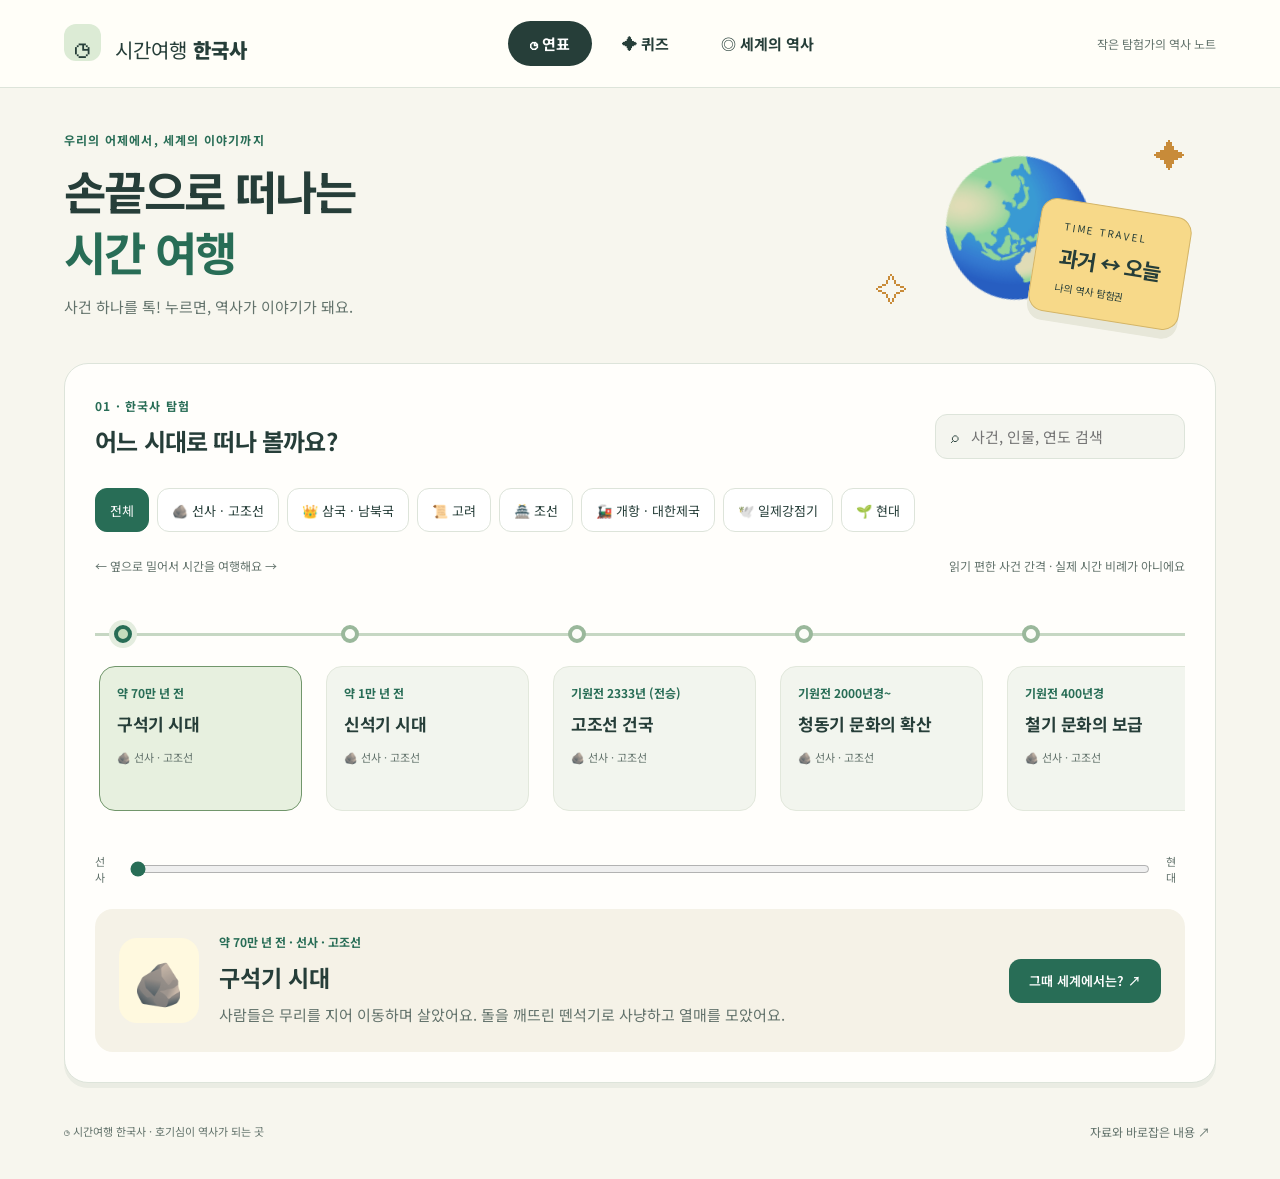
==== index.html @ f0d22068 "Add files via upload" ====
<!doctype html><html lang="ko"><head><meta charset="utf-8"><meta name="viewport" content="width=device-width,initial-scale=1"><meta name="description" content="선사 시대부터 현대까지, 손끝으로 떠나는 한국사와 세계사 여행"><title>시간여행 한국사</title><link rel="stylesheet" href="style.css"></head><body>
<header><a class="brand" href="./"><span class="logo">◷</span> 시간여행 <b>한국사</b></a><nav aria-label="주 메뉴"><button class="active" data-tab="timeline">◷ 연표</button><button data-tab="quiz">✦ 퀴즈</button><button data-tab="world">◎ 세계의 역사</button></nav><span class="badge">작은 탐험가의 역사 노트</span></header>
<main><section class="intro"><div><div class="eyebrow">우리의 어제에서, 세계의 이야기까지</div><h1>손끝으로 떠나는<br><em>시간 여행</em></h1><p>사건 하나를 톡! 누르면, 역사가 이야기가 돼요.</p></div><div class="illustration" aria-hidden="true"><span class="star s1">✧</span><span class="star s2">✦</span><div class="planet">🌏</div><div class="ticket">TIME TRAVEL<br><strong>과거 ↔ 오늘</strong><span>나의 역사 탐험권</span></div></div></section>
<section id="timeline" class="panel"><div class="sectionhead"><div><span class="eyebrow">01 · 한국사 탐험</span><h2>어느 시대로 떠나 볼까요?</h2></div><label class="search">⌕ <input id="search" placeholder="사건, 인물, 연도 검색" aria-label="사건 검색"></label></div><div id="eras" class="chips"></div><div class="small lineinfo"><span>← 옆으로 밀어서 시간을 여행해요 →</span><span>읽기 편한 사건 간격 · 실제 시간 비례가 아니에요</span></div><div id="track" tabindex="0" aria-label="한국사 가로 연표"></div><div class="scrub"><span>선사</span><input type="range" id="scrubber" min="0" max="1000" value="0" aria-label="연표 가로 이동"><span>현대</span></div><article id="detail" class="detail" aria-live="polite"></article></section>
<section id="quiz" class="panel" hidden><div class="sectionhead"><div><span class="eyebrow">02 · 기억을 쏙쏙</span><h2>역사 탐험 퀴즈</h2><p>틀려도 괜찮아요. 설명을 읽으면 한 걸음 더!</p></div><span class="score" id="score"></span></div><div class="chips" id="qtypes"></div><label>여행할 시대 <select id="qera"><option value="all">모든 시대</option></select></label><div id="qbody" class="quizcard"></div></section>
<section id="world" class="panel" hidden><div class="sectionhead"><div><span class="eyebrow">03 · 그때, 세계 다른 곳에서는?</span><h2>한국사와 함께 보는 세계</h2></div><label>한국사 사건 <select id="anchor"></select></label></div><div class="worldanchor" id="worldanchor"></div><p class="small">옛 이름이 낯설어도 괜찮아요. 오늘날의 위치와 쉬운 말 풀이를 함께 읽어 보세요.</p><div class="chips"><button id="near" class="selected">이 사건과 함께 보기</button><button id="allworld">세계사 전체 연표</button></div><p id="worldcount" class="small" aria-live="polite"></p><div id="worldcards" class="worldgrid"></div></section>
<footer><span>◷ 시간여행 한국사 · 호기심이 역사가 되는 곳</span><button id="sourcesbtn">자료와 바로잡은 내용 ↗</button></footer></main><dialog id="sources"><button class="close" aria-label="닫기">×</button><h2>자료와 학습 안내</h2><p>사용자가 제공한 7장 자료를 바탕으로 사건을 구성하고, 일부 연도·설명을 바로잡았어요. 전승 연도와 추정 시기는 따로 표시했어요.</p><p>세계사는 2022 개정 역사·세계사·동아시아 역사 기행의 주제를 참고한 확장 학습이에요. 모든 사건이 교육과정의 필수 암기 연도라는 뜻은 아니에요.</p><a href="https://www.moe.go.kr/boardCnts/viewRenew.do?boardID=141&boardSeq=93458&lev=0&m=040401&opType=N&page=1&s=moe&statusYN=W" target="_blank" rel="noopener">교육부 2022 개정 교육과정 고시 ↗</a><p><a href="https://home.pen.go.kr/hscredit/cm/cntnts/cntntsView.do?cntntsId=3729&mi=17411" target="_blank" rel="noopener">부산교육청 과목 안내 ↗</a></p><h3>세계사 노트북 보강 안내</h3><p>사용자가 제공한 「세계사 노트북」에서 도시·문화·발명·개혁·독립 이야기를 골랐어요. 각 카드에는 오늘날의 위치, 짧은 설명, 용어 풀이를 붙였어요. 과거 나라의 영역은 오늘날 국경과 같지 않아요.</p><ul><li>탄지마트는 1839년에 시작했어요. 이름만 보고 ‘황제가 은혜를 베푼 일’이라고 단정하지 않고, 법과 세금·군대 제도를 고친 개혁으로 설명했어요.</li><li>PDF의 나란한 표 칸은 같은 시기라는 뜻으로 사용하지 않았어요. 청 건국은 1636년, 베이징 입성은 1644년이며 일본의 메이지 유신은 1868년이에요.</li><li>622년은 이슬람교 창시 연도가 아니라 히즈라의 해예요. 타지마할은 본체와 부속 건물의 완성 시기를 구분해 1632~1653년으로 나타냈어요.</li><li>아테네 민주정에 모든 사람이 참여한 것은 아니에요. 세계 일주는 마젤란 사후 엘카노와 남은 선원들이 마쳤어요.</li><li>여러 해에 걸친 사건은 기간으로 표시해 한국사와 겹치는 시기를 비교해요. ‘경·무렵’과 전승 연도는 정확한 연도 차이를 단정하지 않아요.</li></ul><h3>함께 확인해요</h3><ul><li>5·10 총선거: 1848년 → 1948년.</li><li>고구려 불교 수용·태학: 372년, 율령 반포: 373년.</li><li>진주 대첩: 1592년, 행주 대첩: 1593년.</li><li>강화도 천도: 몽골의 첫 침입 이듬해인 1232년.</li><li>삼국유사: 완성 연도를 단정하지 않고 1280년대로 표시.</li><li>고조선 건국은 전승 연도, 선사 문화의 시작은 추정 시기예요.</li><li>신라의 통일은 옛 삼국 영토 전체를 포함하지 않았어요.</li><li>622년 히즈라, 651년 사산 왕조 멸망, 661년 우마이야 성립은 676년보다 앞선 사건이에요.</li></ul><p class="small">퀴즈 점수는 이 화면에서만 유지돼요. 이름이나 개인정보를 수집하지 않아요. 세계사 카드마다 자료 출처를 펼쳐 볼 수 있어요.</p></dialog><script src="data.js"></script><script src="world.js"></script><script src="world-content.js"></script><script src="app.js"></script></body></html>
---- style.css ----
@import url('https://fonts.googleapis.com/css2?family=Noto+Sans+KR:wght@400;500;600;700;800;900&display=swap');
:root{--ink:#263e39;--green:#286d56;--cream:#f7f6ee;--muted:#63736c;--line:#dde4da}*{box-sizing:border-box}body{margin:0;background:var(--cream);color:var(--ink);font-family:'Noto Sans KR',sans-serif;font-size:15px}button,input,select{font:inherit}button,a,input,select{-webkit-tap-highlight-color:transparent}button{cursor:pointer;min-height:44px;border:0;background:none;color:inherit}button:focus-visible,a:focus-visible,input:focus-visible,select:focus-visible{outline:3px solid #d68a34;outline-offset:3px}header{height:88px;padding:0 5%;display:flex;align-items:center;justify-content:space-between;border-bottom:1px solid var(--line);background:#fffef8;gap:20px}.brand{color:var(--ink);text-decoration:none;font-size:20px;white-space:nowrap}.brand b{font-weight:900}.logo{display:inline-grid;place-items:center;width:37px;height:37px;background:#dcebd5;border-radius:12px;margin-right:8px;font-size:29px}nav{display:flex;gap:8px}nav button{padding:12px 22px;border-radius:30px;font-weight:700}nav .active{background:var(--ink);color:white}.badge{font-size:12px;color:var(--muted)}main{max-width:1400px;margin:auto;padding:0 5%}.intro{display:flex;align-items:center;justify-content:space-between;padding:42px 30px 42px 0;min-height:275px}.eyebrow{font-size:12px;font-weight:700;letter-spacing:1.2px;color:var(--green)}h1{font-size:46px;line-height:1.32;letter-spacing:-2px;margin:12px 0}h1 em{font-style:normal;color:var(--green)}p{line-height:1.8;color:var(--muted)}.intro p{margin:0}.illustration{position:relative;width:310px;height:190px}.planet{font-size:130px;transform:rotate(-15deg);position:absolute;right:90px;top:-10px;filter:saturate(.7)}.ticket{position:absolute;right:0;bottom:0;background:#f7d989;border:1px solid #d4b567;border-radius:16px;padding:18px 24px;transform:rotate(9deg);font-size:10px;letter-spacing:2px;box-shadow:0 9px 0 #e7e7d9}.ticket strong{display:block;font-size:21px;letter-spacing:-1px;margin:8px 0}.ticket span{font-size:10px;letter-spacing:0}.star{position:absolute;color:#c88b39;font-size:32px}.s1{left:0;bottom:10px}.s2{right:0;top:0}.panel{background:#fffefb;border:1px solid var(--line);border-radius:24px;padding:30px;box-shadow:0 5px 0 #eaece3}.sectionhead{display:flex;justify-content:space-between;align-items:center;gap:20px}h2{font-size:24px;letter-spacing:-.8px;margin:8px 0 20px}.search{background:#f4f5ef;border:1px solid var(--line);border-radius:12px;padding:10px 15px;display:flex;gap:10px}.search input{background:none;border:0;width:200px;outline:none;color:var(--ink)}.chips{display:flex;gap:8px;flex-wrap:wrap;margin:10px 0 25px}.chips button{border:1px solid var(--line);background:white;border-radius:12px;padding:9px 14px;font-size:13px}.chips .selected{background:var(--green);color:white;border-color:var(--green)}.small{font-size:12px;color:var(--muted)}.lineinfo{display:flex;justify-content:space-between;margin-bottom:15px;gap:16px}#track{overflow-x:auto;display:flex;gap:16px;padding:20px 6px 28px;scroll-snap-type:x proximity;scrollbar-color:#7c9d80 #edf0e9;scrollbar-width:auto;background:linear-gradient(transparent 44px,#c6d7c3 44px,#c6d7c3 47px,transparent 47px);min-height:249px}#track::-webkit-scrollbar{height:13px}#track::-webkit-scrollbar-thumb{background:#789c7f;border-radius:8px}#track::-webkit-scrollbar-track{background:#e7ede3;border-radius:8px}.event{flex:0 0 211px;text-align:left;scroll-snap-align:start;padding:0 4px;display:flex;flex-direction:column;align-items:flex-start;position:relative}.dot{height:18px;width:18px;background:#fcfdf8;border:4px solid #9ab89b;border-radius:50%;margin:16px 0 23px 15px}.event.selected .dot{border-color:var(--green);background:#c5dcbc;box-shadow:0 0 0 5px #e4eddf}.card{display:block;background:#f2f5ee;border:1px solid #e2e8dc;padding:17px;border-radius:16px;width:100%;min-height:145px}.event.selected .card{background:#e7f0df;border-color:#71966b}.date{font-size:12px;color:var(--green);font-weight:700;display:block;margin-bottom:10px}.card strong{font-size:17px;display:block;letter-spacing:-.5px;margin-bottom:9px}.card small{color:var(--muted);font-size:11px}.scrub{display:flex;align-items:center;gap:14px;margin:14px 0 24px;font-size:11px;color:var(--muted)}.scrub input{width:100%;accent-color:var(--green);height:28px}.detail{display:grid;grid-template-columns:80px 1fr auto;gap:20px;align-items:center;background:#f5f2e7;border-radius:18px;padding:24px}.detail .symbol{font-size:42px;background:#fff9df;border-radius:18px;text-align:center;padding:12px}.detail h3{margin:4px 0;font-size:23px}.detail p{margin:7px 0 0;max-width:700px;word-break:keep-all}.primary{background:var(--green);color:white;padding:12px 20px;border-radius:12px;white-space:nowrap;font-weight:600}.detail .primary{font-size:13px}footer{display:flex;justify-content:space-between;align-items:center;padding:26px 0;font-size:11px;color:var(--muted)}footer button{font-size:12px}select{border:1px solid var(--line);border-radius:10px;background:white;padding:12px;max-width:320px;color:var(--ink)}.quizcard{max-width:800px;margin:30px auto;background:#f5f6ef;padding:30px;border-radius:20px;min-height:270px}.quizcard h3{font-size:24px;line-height:1.7}.answers{display:flex;gap:12px;flex-wrap:wrap}.answers button,.orderrow{background:white;border:1px solid #d8e2d4;border-radius:12px;padding:16px;flex:1}.answers button.chosen{background:#d7e7ce;border:2px solid var(--green)}.feedback{padding:16px;background:#e2ecda;border-radius:12px;margin:20px 0;line-height:1.8}.score{background:#f7e8b6;padding:12px;border-radius:12px}.orderrow{display:flex;align-items:center;gap:10px;margin:10px 0}.orderrow span{flex:1}.orderrow button{background:#edf2e8;border-radius:8px;min-width:44px}.match{display:grid;grid-template-columns:1fr 80px 1fr;position:relative;gap:0}.matchcol{display:flex;flex-direction:column;gap:14px}.match button{background:white;border:2px solid #d9e2d4;border-radius:12px;padding:12px;min-height:70px}.match button.chosen{border-color:var(--green);background:#e5efdc}.match svg{position:absolute;inset:0;width:100%;height:100%;pointer-events:none}.worldanchor{padding:22px;background:#eaf1e3;border-radius:16px;line-height:1.8}.worldgrid{display:grid;grid-template-columns:repeat(3,1fr);gap:16px}.worldcard{border:1px solid var(--line);border-radius:16px;padding:23px;background:#f8f8f2}.worldcard h3{font-size:19px}.worldcard p{font-size:14px}.worldcard a{font-size:11px;color:var(--green)}.relation{display:inline-block;font-size:11px;border-radius:20px;background:#e5ebdf;padding:5px 10px;margin-top:10px}dialog{border:0;border-radius:20px;max-width:660px;width:90%;max-height:85vh;padding:30px;color:var(--ink)}dialog::backdrop{background:#203e3780}dialog li{margin:12px 0;line-height:1.7}.close{float:right;font-size:26px}a{color:var(--green)}[hidden]{display:none!important}@media(max-width:1000px){.badge{display:none}.detail{grid-template-columns:65px 1fr}.detail .primary{grid-column:2}.worldgrid{grid-template-columns:repeat(2,1fr)}header{padding:0 4%}main{padding:0 4%}.panel{padding:24px}}@media(max-width:650px){header{height:auto;flex-direction:column;gap:12px;padding:16px}.brand{font-size:18px}nav{width:100%;justify-content:center}nav button{padding:10px 16px;font-size:13px}.intro{padding:28px 0;min-height:210px}h1{font-size:34px}.illustration{width:110px;height:150px}.planet{font-size:78px;right:0;top:10px}.ticket,.star{display:none}.intro p{font-size:12px}.eyebrow{font-size:10px}.sectionhead{align-items:stretch;flex-direction:column;gap:0}.search{margin-bottom:12px}.search input{width:100%}.panel{padding:18px;border-radius:18px}.chips{gap:6px}.chips button{font-size:11px;padding:8px 10px}.lineinfo{flex-direction:column;gap:5px}h2{font-size:21px}.detail{padding:18px;gap:12px;grid-template-columns:1fr}.detail .symbol{display:none}.detail .primary{grid-column:1}.detail h3{font-size:21px}.detail p{font-size:14px}.worldgrid{grid-template-columns:1fr}.quizcard{padding:18px}.quizcard h3{font-size:20px}.match{grid-template-columns:1fr 40px 1fr}.match button{font-size:12px}.answers{flex-direction:column}footer{gap:10px;align-items:flex-start;flex-direction:column}select{max-width:100%;width:100%;margin-top:8px}}

/* Short explanations for younger readers */
.worldanchor p{margin:8px 0;font-size:14px}.worldbridge{margin-top:14px;padding-top:12px;border-top:1px solid #d2ddc9;font-size:14px;color:#305b49}.worldplace{color:#526558;font-size:12px;line-height:1.7;padding:9px 11px;background:#edf1e7;border-radius:9px}.wordhelp{background:#fff9e8;border-left:3px solid #dbc17a;border-radius:0 10px 10px 0;padding:12px 14px;margin:16px 0}.wordhelp>span{display:block;color:#877549;font-size:10px;margin-bottom:6px}.wordhelp>b{font-size:13px}.wordhelp p{font-size:12px;margin:4px 0 0;line-height:1.7}.worldsource{margin-top:14px;border-top:1px dashed #d7ddcf;padding-top:10px}.worldsource summary{font-size:11px;color:#526558;cursor:pointer;min-height:32px;padding:8px 0}.worldsource p{font-size:11px}.worldcard{min-width:0;word-break:keep-all;overflow-wrap:anywhere}.worldcard h3{line-height:1.5}.worldcard .relation{line-height:1.7}.worldgrid{align-items:start}
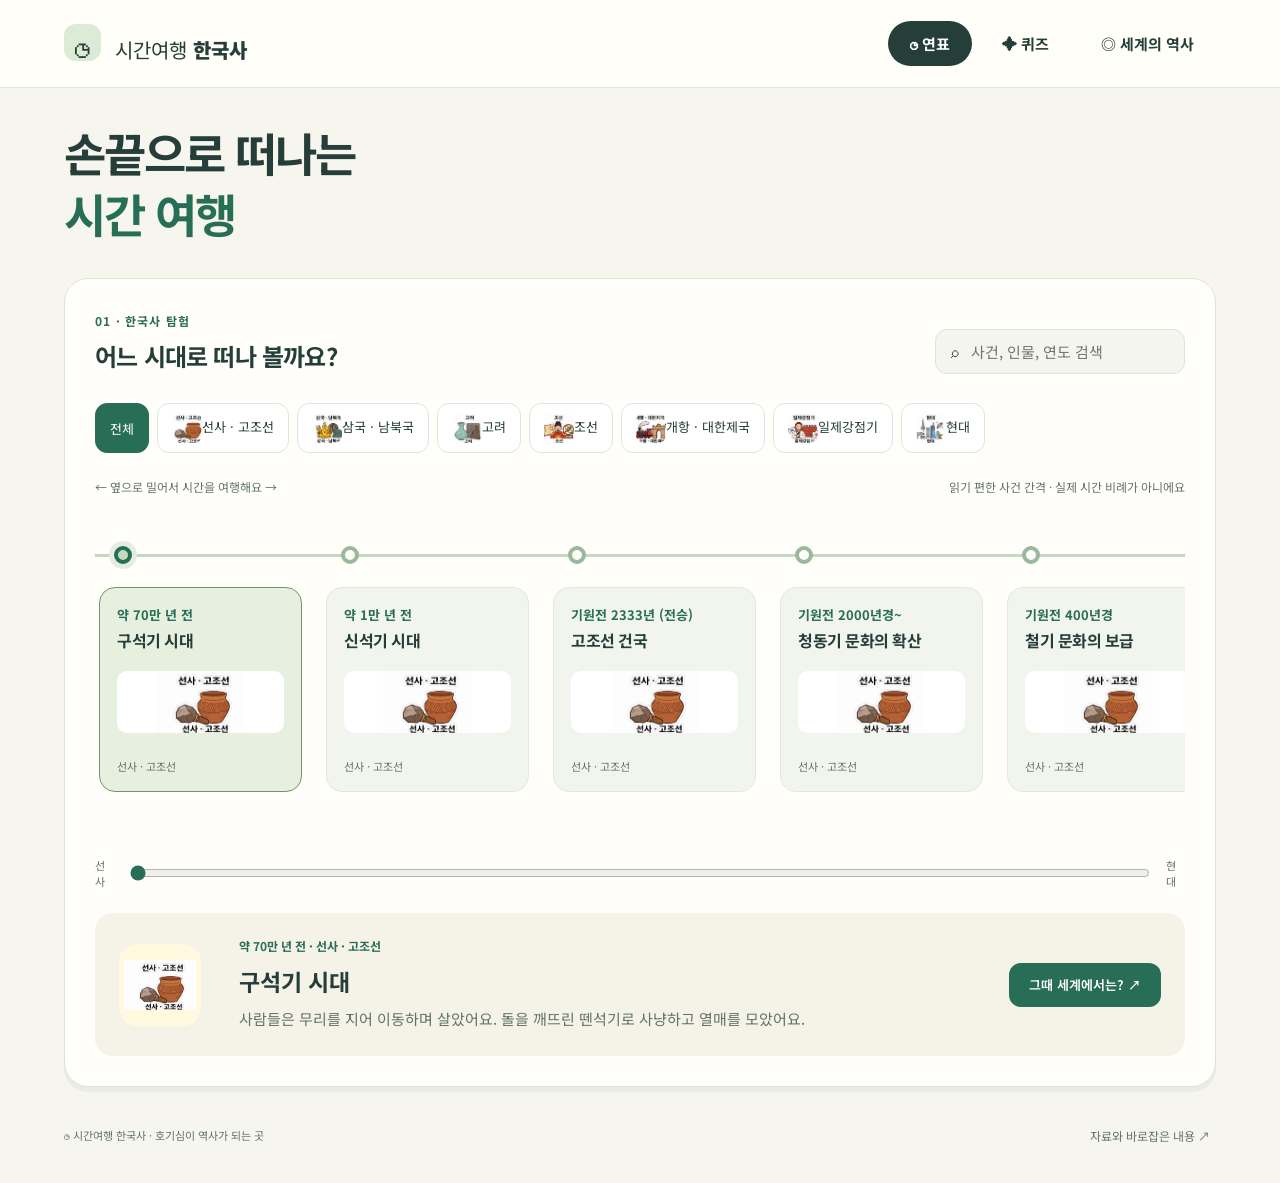
==== commit df911b68: "Add files via upload" ====
--- a/index.html
+++ b/index.html
@@ -1,6 +1,6 @@
 <!doctype html><html lang="ko"><head><meta charset="utf-8"><meta name="viewport" content="width=device-width,initial-scale=1"><meta name="description" content="선사 시대부터 현대까지, 손끝으로 떠나는 한국사와 세계사 여행"><title>시간여행 한국사</title><link rel="stylesheet" href="style.css"></head><body>
-<header><a class="brand" href="./"><span class="logo">◷</span> 시간여행 <b>한국사</b></a><nav aria-label="주 메뉴"><button class="active" data-tab="timeline">◷ 연표</button><button data-tab="quiz">✦ 퀴즈</button><button data-tab="world">◎ 세계의 역사</button></nav><span class="badge">작은 탐험가의 역사 노트</span></header>
-<main><section class="intro"><div><div class="eyebrow">우리의 어제에서, 세계의 이야기까지</div><h1>손끝으로 떠나는<br><em>시간 여행</em></h1><p>사건 하나를 톡! 누르면, 역사가 이야기가 돼요.</p></div><div class="illustration" aria-hidden="true"><span class="star s1">✧</span><span class="star s2">✦</span><div class="planet">🌏</div><div class="ticket">TIME TRAVEL<br><strong>과거 ↔ 오늘</strong><span>나의 역사 탐험권</span></div></div></section>
+<header><a class="brand" href="./"><span class="logo">◷</span> 시간여행 <b>한국사</b></a><nav aria-label="주 메뉴"><button class="active" data-tab="timeline">◷ 연표</button><button data-tab="quiz">✦ 퀴즈</button><button data-tab="world">◎ 세계의 역사</button></nav></header>
+<main><section class="intro"><h1>손끝으로 떠나는<br><em>시간 여행</em></h1></section>
 <section id="timeline" class="panel"><div class="sectionhead"><div><span class="eyebrow">01 · 한국사 탐험</span><h2>어느 시대로 떠나 볼까요?</h2></div><label class="search">⌕ <input id="search" placeholder="사건, 인물, 연도 검색" aria-label="사건 검색"></label></div><div id="eras" class="chips"></div><div class="small lineinfo"><span>← 옆으로 밀어서 시간을 여행해요 →</span><span>읽기 편한 사건 간격 · 실제 시간 비례가 아니에요</span></div><div id="track" tabindex="0" aria-label="한국사 가로 연표"></div><div class="scrub"><span>선사</span><input type="range" id="scrubber" min="0" max="1000" value="0" aria-label="연표 가로 이동"><span>현대</span></div><article id="detail" class="detail" aria-live="polite"></article></section>
 <section id="quiz" class="panel" hidden><div class="sectionhead"><div><span class="eyebrow">02 · 기억을 쏙쏙</span><h2>역사 탐험 퀴즈</h2><p>틀려도 괜찮아요. 설명을 읽으면 한 걸음 더!</p></div><span class="score" id="score"></span></div><div class="chips" id="qtypes"></div><label>여행할 시대 <select id="qera"><option value="all">모든 시대</option></select></label><div id="qbody" class="quizcard"></div></section>
 <section id="world" class="panel" hidden><div class="sectionhead"><div><span class="eyebrow">03 · 그때, 세계 다른 곳에서는?</span><h2>한국사와 함께 보는 세계</h2></div><label>한국사 사건 <select id="anchor"></select></label></div><div class="worldanchor" id="worldanchor"></div><p class="small">옛 이름이 낯설어도 괜찮아요. 오늘날의 위치와 쉬운 말 풀이를 함께 읽어 보세요.</p><div class="chips"><button id="near" class="selected">이 사건과 함께 보기</button><button id="allworld">세계사 전체 연표</button></div><p id="worldcount" class="small" aria-live="polite"></p><div id="worldcards" class="worldgrid"></div></section>
--- a/style.css
+++ b/style.css
@@ -3,3 +3,7 @@
 
 /* Short explanations for younger readers */
 .worldanchor p{margin:8px 0;font-size:14px}.worldbridge{margin-top:14px;padding-top:12px;border-top:1px solid #d2ddc9;font-size:14px;color:#305b49}.worldplace{color:#526558;font-size:12px;line-height:1.7;padding:9px 11px;background:#edf1e7;border-radius:9px}.wordhelp{background:#fff9e8;border-left:3px solid #dbc17a;border-radius:0 10px 10px 0;padding:12px 14px;margin:16px 0}.wordhelp>span{display:block;color:#877549;font-size:10px;margin-bottom:6px}.wordhelp>b{font-size:13px}.wordhelp p{font-size:12px;margin:4px 0 0;line-height:1.7}.worldsource{margin-top:14px;border-top:1px dashed #d7ddcf;padding-top:10px}.worldsource summary{font-size:11px;color:#526558;cursor:pointer;min-height:32px;padding:8px 0}.worldsource p{font-size:11px}.worldcard{min-width:0;word-break:keep-all;overflow-wrap:anywhere}.worldcard h3{line-height:1.5}.worldcard .relation{line-height:1.7}.worldgrid{align-items:start}
+/* Focus the learner's eye on the date and event title. */
+.intro{min-height:190px;padding:34px 0}.intro h1{margin:0}.event-era-image{height:48px;margin:10px 0 4px;object-fit:contain}.event .card{min-height:184px}.event .card strong{font-size:16px;line-height:1.45}.event .card .date{font-size:13px;margin-bottom:5px}.detail{grid-template-columns:96px 1fr auto}.symbol-image{width:96px;height:96px}.badge{display:none}
+/* Era illustrations supplied by the user */
+.chip-era{width:30px;height:30px;object-fit:cover;border-radius:8px;vertical-align:middle}.event-era-image{width:100%;height:62px;object-fit:contain;background:#fff;border-radius:10px;margin-bottom:12px}.event .card{min-height:205px}.event .card small{display:block;margin-top:9px}.symbol-image{width:82px;height:82px;object-fit:contain;background:#fff9df;border-radius:18px;padding:5px}.detail{grid-template-columns:100px 1fr auto}.detail .symbol{display:none}
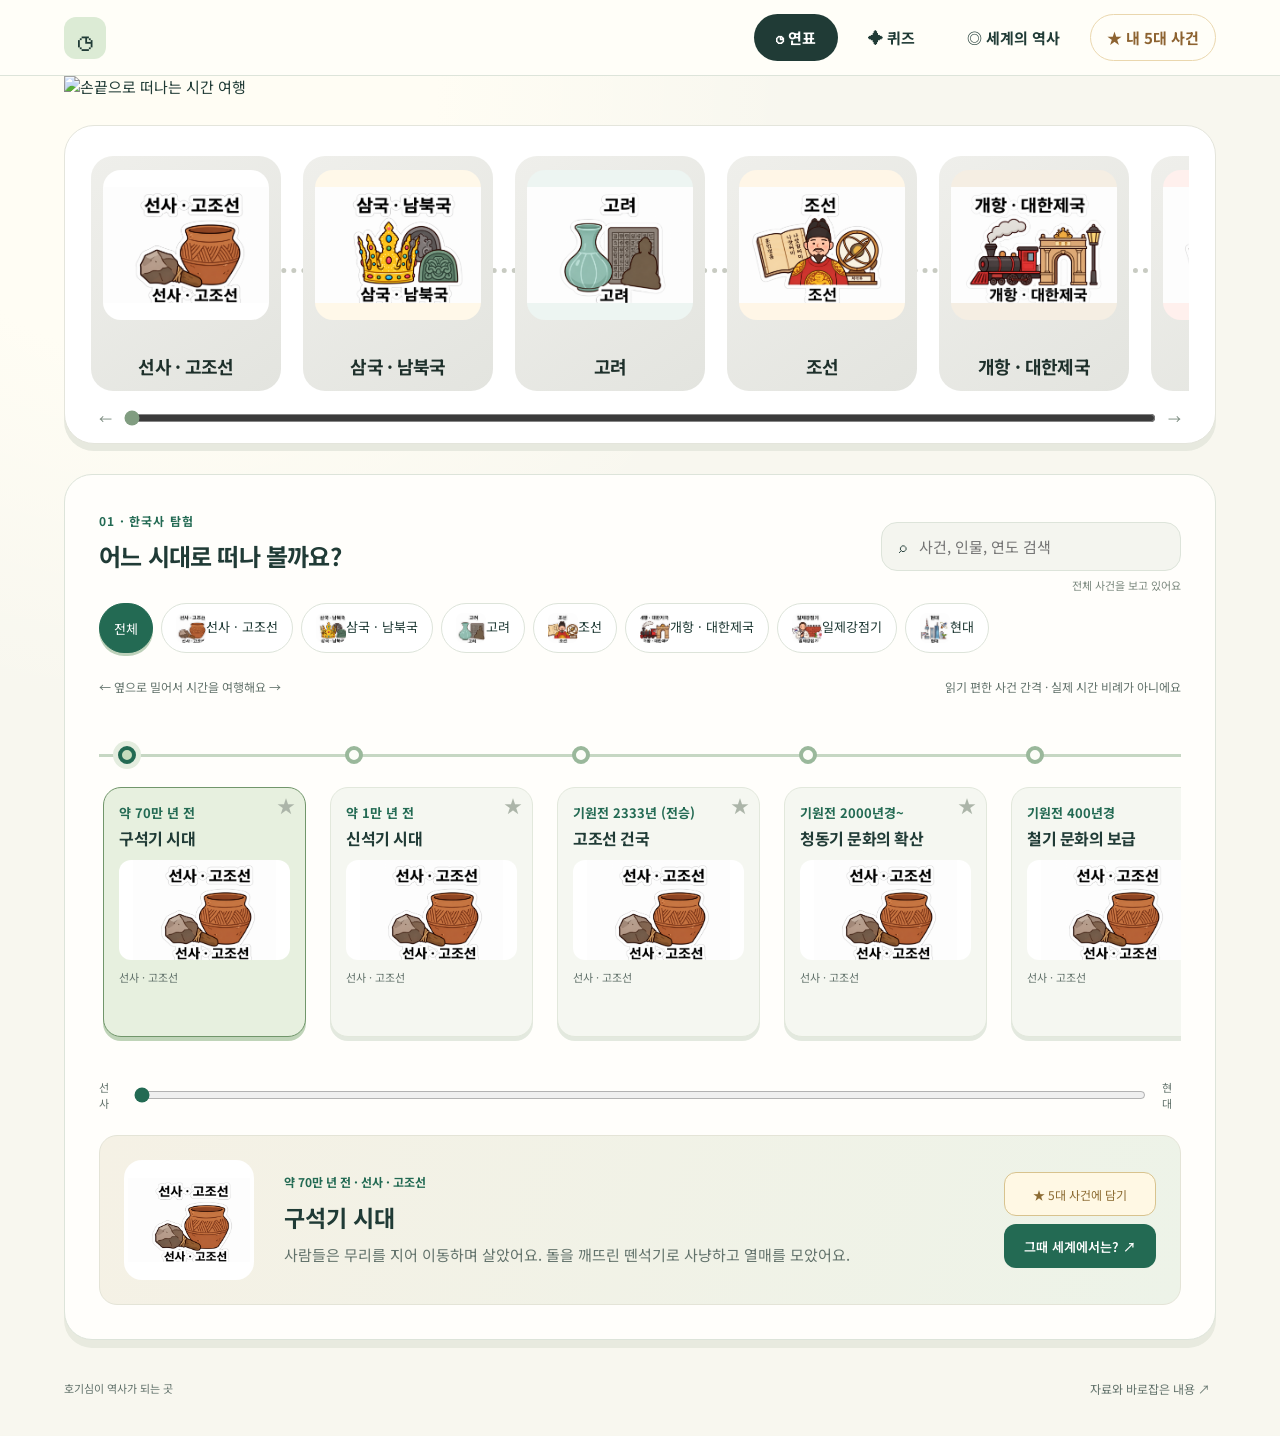
==== commit de9f0859: "Add files via upload" ====
--- a/index.html
+++ b/index.html
@@ -1,7 +1,9 @@
 <!doctype html><html lang="ko"><head><meta charset="utf-8"><meta name="viewport" content="width=device-width,initial-scale=1"><meta name="description" content="선사 시대부터 현대까지, 손끝으로 떠나는 한국사와 세계사 여행"><title>시간여행 한국사</title><link rel="stylesheet" href="style.css"></head><body>
-<header><a class="brand" href="./"><span class="logo">◷</span> 시간여행 <b>한국사</b></a><nav aria-label="주 메뉴"><button class="active" data-tab="timeline">◷ 연표</button><button data-tab="quiz">✦ 퀴즈</button><button data-tab="world">◎ 세계의 역사</button></nav></header>
-<main><section class="intro"><h1>손끝으로 떠나는<br><em>시간 여행</em></h1></section>
-<section id="timeline" class="panel"><div class="sectionhead"><div><span class="eyebrow">01 · 한국사 탐험</span><h2>어느 시대로 떠나 볼까요?</h2></div><label class="search">⌕ <input id="search" placeholder="사건, 인물, 연도 검색" aria-label="사건 검색"></label></div><div id="eras" class="chips"></div><div class="small lineinfo"><span>← 옆으로 밀어서 시간을 여행해요 →</span><span>읽기 편한 사건 간격 · 실제 시간 비례가 아니에요</span></div><div id="track" tabindex="0" aria-label="한국사 가로 연표"></div><div class="scrub"><span>선사</span><input type="range" id="scrubber" min="0" max="1000" value="0" aria-label="연표 가로 이동"><span>현대</span></div><article id="detail" class="detail" aria-live="polite"></article></section>
+<header><a class="brand" href="./" aria-label="홈"><span class="logo">◷</span></a><nav aria-label="주 메뉴"><button class="active" data-tab="timeline">◷ 연표</button><button data-tab="quiz">✦ 퀴즈</button><button data-tab="world">◎ 세계의 역사</button><button data-tab="favorites" class="favorite-nav">★ 내 5대 사건</button></nav></header>
+<main><section class="intro cover-intro"><img class="cover-art" src="assets/cover-reference.png" alt="손끝으로 떠나는 시간 여행"></section><section class="home-era-panel" aria-label="시대 바로가기"><div id="home-eras" class="home-era-strip"></div><div class="home-scrollbar"><span>←</span><input id="home-scrubber" type="range" min="0" max="1000" value="0" aria-label="시대 카드 가로 이동"><span>→</span></div></section>
+<section id="timeline" class="panel"><div class="sectionhead"><div><span class="eyebrow">01 · 한국사 탐험</span><h2>어느 시대로 떠나 볼까요?</h2></div><div class="search-wrap"><label class="search">⌕ <input id="search" placeholder="사건, 인물, 연도 검색" aria-label="사건 검색"></label><span id="search-count" class="search-count">전체 사건을 보고 있어요</span></div></div><div id="eras" class="chips"></div><div class="small lineinfo"><span>← 옆으로 밀어서 시간을 여행해요 →</span><span>읽기 편한 사건 간격 · 실제 시간 비례가 아니에요</span></div><div id="track" tabindex="0" aria-label="한국사 가로 연표"></div><div class="scrub"><span>선사</span><input type="range" id="scrubber" min="0" max="1000" value="0" aria-label="연표 가로 이동"><span>현대</span></div><article id="detail" class="detail" aria-live="polite"></article></section>
 <section id="quiz" class="panel" hidden><div class="sectionhead"><div><span class="eyebrow">02 · 기억을 쏙쏙</span><h2>역사 탐험 퀴즈</h2><p>틀려도 괜찮아요. 설명을 읽으면 한 걸음 더!</p></div><span class="score" id="score"></span></div><div class="chips" id="qtypes"></div><label>여행할 시대 <select id="qera"><option value="all">모든 시대</option></select></label><div id="qbody" class="quizcard"></div></section>
 <section id="world" class="panel" hidden><div class="sectionhead"><div><span class="eyebrow">03 · 그때, 세계 다른 곳에서는?</span><h2>한국사와 함께 보는 세계</h2></div><label>한국사 사건 <select id="anchor"></select></label></div><div class="worldanchor" id="worldanchor"></div><p class="small">옛 이름이 낯설어도 괜찮아요. 오늘날의 위치와 쉬운 말 풀이를 함께 읽어 보세요.</p><div class="chips"><button id="near" class="selected">이 사건과 함께 보기</button><button id="allworld">세계사 전체 연표</button></div><p id="worldcount" class="small" aria-live="polite"></p><div id="worldcards" class="worldgrid"></div></section>
-<footer><span>◷ 시간여행 한국사 · 호기심이 역사가 되는 곳</span><button id="sourcesbtn">자료와 바로잡은 내용 ↗</button></footer></main><dialog id="sources"><button class="close" aria-label="닫기">×</button><h2>자료와 학습 안내</h2><p>사용자가 제공한 7장 자료를 바탕으로 사건을 구성하고, 일부 연도·설명을 바로잡았어요. 전승 연도와 추정 시기는 따로 표시했어요.</p><p>세계사는 2022 개정 역사·세계사·동아시아 역사 기행의 주제를 참고한 확장 학습이에요. 모든 사건이 교육과정의 필수 암기 연도라는 뜻은 아니에요.</p><a href="https://www.moe.go.kr/boardCnts/viewRenew.do?boardID=141&boardSeq=93458&lev=0&m=040401&opType=N&page=1&s=moe&statusYN=W" target="_blank" rel="noopener">교육부 2022 개정 교육과정 고시 ↗</a><p><a href="https://home.pen.go.kr/hscredit/cm/cntnts/cntntsView.do?cntntsId=3729&mi=17411" target="_blank" rel="noopener">부산교육청 과목 안내 ↗</a></p><h3>세계사 노트북 보강 안내</h3><p>사용자가 제공한 「세계사 노트북」에서 도시·문화·발명·개혁·독립 이야기를 골랐어요. 각 카드에는 오늘날의 위치, 짧은 설명, 용어 풀이를 붙였어요. 과거 나라의 영역은 오늘날 국경과 같지 않아요.</p><ul><li>탄지마트는 1839년에 시작했어요. 이름만 보고 ‘황제가 은혜를 베푼 일’이라고 단정하지 않고, 법과 세금·군대 제도를 고친 개혁으로 설명했어요.</li><li>PDF의 나란한 표 칸은 같은 시기라는 뜻으로 사용하지 않았어요. 청 건국은 1636년, 베이징 입성은 1644년이며 일본의 메이지 유신은 1868년이에요.</li><li>622년은 이슬람교 창시 연도가 아니라 히즈라의 해예요. 타지마할은 본체와 부속 건물의 완성 시기를 구분해 1632~1653년으로 나타냈어요.</li><li>아테네 민주정에 모든 사람이 참여한 것은 아니에요. 세계 일주는 마젤란 사후 엘카노와 남은 선원들이 마쳤어요.</li><li>여러 해에 걸친 사건은 기간으로 표시해 한국사와 겹치는 시기를 비교해요. ‘경·무렵’과 전승 연도는 정확한 연도 차이를 단정하지 않아요.</li></ul><h3>함께 확인해요</h3><ul><li>5·10 총선거: 1848년 → 1948년.</li><li>고구려 불교 수용·태학: 372년, 율령 반포: 373년.</li><li>진주 대첩: 1592년, 행주 대첩: 1593년.</li><li>강화도 천도: 몽골의 첫 침입 이듬해인 1232년.</li><li>삼국유사: 완성 연도를 단정하지 않고 1280년대로 표시.</li><li>고조선 건국은 전승 연도, 선사 문화의 시작은 추정 시기예요.</li><li>신라의 통일은 옛 삼국 영토 전체를 포함하지 않았어요.</li><li>622년 히즈라, 651년 사산 왕조 멸망, 661년 우마이야 성립은 676년보다 앞선 사건이에요.</li></ul><p class="small">퀴즈 점수는 이 화면에서만 유지돼요. 이름이나 개인정보를 수집하지 않아요. 세계사 카드마다 자료 출처를 펼쳐 볼 수 있어요.</p></dialog><script src="data.js"></script><script src="world.js"></script><script src="world-content.js"></script><script src="app.js"></script></body></html>
+<section id="favorites" class="panel" hidden><div class="sectionhead"><div><span class="eyebrow">04 · 나만의 미니 연표</span><h2>내가 꼽은 5대 사건</h2><p>중요하다고 생각한 사건을 최대 5개까지 저장해 보세요.</p></div><span class="favorite-count" id="favorite-count">0 / 5</span></div><div id="favorite-help" class="favorite-help">연표의 사건 카드에서 ★를 눌러 담아 보세요.</div><div id="favorite-list" class="favorite-list"></div><button class="secondary" id="clear-favorites" type="button">모두 비우기</button></section>
+<footer><span>호기심이 역사가 되는 곳</span><button id="sourcesbtn">자료와 바로잡은 내용 ↗</button></footer></main><dialog id="sources"><button class="close" aria-label="닫기">×</button><h2>자료와 학습 안내</h2><p>사용자가 제공한 7장 자료를 바탕으로 사건을 구성하고, 일부 연도·설명을 바로잡았어요. 전승 연도와 추정 시기는 따로 표시했어요.</p><p>세계사는 2022 개정 역사·세계사·동아시아 역사 기행의 주제를 참고한 확장 학습이에요. 모든 사건이 교육과정의 필수 암기 연도라는 뜻은 아니에요.</p><a href="https://www.moe.go.kr/boardCnts/viewRenew.do?boardID=141&boardSeq=93458&lev=0&m=040401&opType=N&page=1&s=moe&statusYN=W" target="_blank" rel="noopener">교육부 2022 개정 교육과정 고시 ↗</a><p><a href="https://home.pen.go.kr/hscredit/cm/cntnts/cntntsView.do?cntntsId=3729&mi=17411" target="_blank" rel="noopener">부산교육청 과목 안내 ↗</a></p><h3>세계사 노트북 보강 안내</h3><p>사용자가 제공한 「세계사 노트북」에서 도시·문화·발명·개혁·독립 이야기를 골랐어요. 각 카드에는 오늘날의 위치, 짧은 설명, 용어 풀이를 붙였어요. 과거 나라의 영역은 오늘날 국경과 같지 않아요.</p><ul><li>탄지마트는 1839년에 시작했어요. 이름만 보고 ‘황제가 은혜를 베푼 일’이라고 단정하지 않고, 법과 세금·군대 제도를 고친 개혁으로 설명했어요.</li><li>PDF의 나란한 표 칸은 같은 시기라는 뜻으로 사용하지 않았어요. 청 건국은 1636년, 베이징 입성은 1644년이며 일본의 메이지 유신은 1868년이에요.</li><li>622년은 이슬람교 창시 연도가 아니라 히즈라의 해예요. 타지마할은 본체와 부속 건물의 완성 시기를 구분해 1632~1653년으로 나타냈어요.</li><li>아테네 민주정에 모든 사람이 참여한 것은 아니에요. 세계 일주는 마젤란 사후 엘카노와 남은 선원들이 마쳤어요.</li><li>여러 해에 걸친 사건은 기간으로 표시해 한국사와 겹치는 시기를 비교해요. ‘경·무렵’과 전승 연도는 정확한 연도 차이를 단정하지 않아요.</li></ul><h3>함께 확인해요</h3><ul><li>5·10 총선거: 1848년 → 1948년.</li><li>고구려 불교 수용·태학: 372년, 율령 반포: 373년.</li><li>진주 대첩: 1592년, 행주 대첩: 1593년.</li><li>강화도 천도: 몽골의 첫 침입 이듬해인 1232년.</li><li>삼국유사: 완성 연도를 단정하지 않고 1280년대로 표시.</li><li>고조선 건국은 전승 연도, 선사 문화의 시작은 추정 시기예요.</li><li>신라의 통일은 옛 삼국 영토 전체를 포함하지 않았어요.</li><li>622년 히즈라, 651년 사산 왕조 멸망, 661년 우마이야 성립은 676년보다 앞선 사건이에요.</li></ul><p class="small">퀴즈 점수는 이 화면에서만 유지돼요. 이름이나 개인정보를 수집하지 않아요. 세계사 카드마다 자료 출처를 펼쳐 볼 수 있어요.</p></dialog><script src="data.js"></script><script src="world.js"></script><script src="world-content.js"></script><script src="app.js"></script></body></html>
+
--- a/style.css
+++ b/style.css
@@ -7,3 +7,37 @@
 .intro{min-height:190px;padding:34px 0}.intro h1{margin:0}.event-era-image{height:48px;margin:10px 0 4px;object-fit:contain}.event .card{min-height:184px}.event .card strong{font-size:16px;line-height:1.45}.event .card .date{font-size:13px;margin-bottom:5px}.detail{grid-template-columns:96px 1fr auto}.symbol-image{width:96px;height:96px}.badge{display:none}
 /* Era illustrations supplied by the user */
 .chip-era{width:30px;height:30px;object-fit:cover;border-radius:8px;vertical-align:middle}.event-era-image{width:100%;height:62px;object-fit:contain;background:#fff;border-radius:10px;margin-bottom:12px}.event .card{min-height:205px}.event .card small{display:block;margin-top:9px}.symbol-image{width:82px;height:82px;object-fit:contain;background:#fff9df;border-radius:18px;padding:5px}.detail{grid-template-columns:100px 1fr auto}.detail .symbol{display:none}
+
+
+/* Refined explorer layout */
+:root{--ink:#203b36;--green:#236a53;--cream:#f8f7ef;--peach:#f4c08b;--lavender:#e7e6f5}
+body{background:radial-gradient(circle at 12% 5%,#fffdf4 0 16%,transparent 36%),var(--cream)}
+header{height:76px;background:rgba(255,254,248,.95);position:sticky;top:0;z-index:10;backdrop-filter:blur(12px)}
+.brand{font-size:18px}.logo{background:#dcebd5;width:42px;height:42px}.favorite-nav{color:#8d6331;border:1px solid #ead7ae;border-radius:24px!important;padding-inline:16px!important}.favorite-nav.active{background:#f4d58c;color:#553c1b;border-color:#f4d58c}
+.intro{min-height:270px;padding:44px 2%;border-radius:0 0 28px 28px;overflow:hidden;position:relative;background:linear-gradient(105deg,#fffdf5 0%,#fff9e8 56%,#eef5e8 100%);border:1px solid #ece8d8;margin-bottom:28px}.intro-copy{position:relative;z-index:1}.intro h1{font-size:clamp(40px,5vw,68px);line-height:1.12;letter-spacing:-3px;margin:12px 0}.intro p{font-size:15px;margin:18px 0 0}.intro-art{position:absolute;right:10%;top:34px;width:250px;height:190px;border:12px solid #f0c487;border-radius:50%;background:#fff7df;box-shadow:0 12px 0 #e6e4d7;transform:rotate(7deg);color:#273d38}.intro-art:before,.intro-art:after{content:'';position:absolute;border:2px dashed #7e8db0;border-radius:50%;inset:-30px 16px 14px -30px}.intro-art:after{inset:16px -28px -18px 10px;border-color:#d58e47}.intro-art strong{position:absolute;font-size:80px;left:70px;top:42px;font-weight:400}.intro-art b,.intro-art i{position:absolute;background:#f3d177;border-radius:7px;padding:6px 12px;font-style:normal;font-size:16px}.intro-art b{left:24px;bottom:14px}.intro-art i{right:21px;top:13px;background:#dcebd5}
+.panel{border-radius:28px;box-shadow:0 8px 0 #e8eadf;padding:34px}.sectionhead{align-items:flex-end}.search-wrap{display:flex;flex-direction:column;align-items:flex-end;gap:6px}.search{border-radius:16px;padding:12px 17px;min-width:300px;background:#f4f5ef}.search-count{font-size:11px;color:#7c897f}.chips button{border-radius:999px}.chips .selected{box-shadow:0 3px 0 #bdd1ba}.event .card{position:relative;background:#f5f7f1;border-radius:18px;box-shadow:0 4px 0 #e3e9df;padding:15px}.event.selected .card{box-shadow:0 4px 0 #bfd4b8}.save-event{position:absolute;right:10px;top:8px;color:#acb5a9;font-size:18px;line-height:1}.save-event.saved,.save-detail.saved{color:#d3913c}.event-era-image{height:54px;margin:8px auto 2px;display:block;border-radius:12px;background:#fff}.empty-search{padding:46px 20px;color:var(--muted);display:flex;flex-direction:column;gap:8px}.empty-search b{font-size:18px;color:var(--ink)}.detail{background:linear-gradient(110deg,#f5f1e5,#edf3e8);border:1px solid #e4e4d7}.detail-actions{display:flex;flex-direction:column;gap:8px;align-items:stretch}.save-detail{border:1px solid #d8c38e;background:#fff8e4;color:#8c6b32;border-radius:12px;padding:10px 14px;white-space:nowrap;font-size:12px}.favorite-count{background:#f7e2a6;color:#6d5120;border-radius:999px;padding:8px 14px;font-weight:700}.favorite-help{padding:26px;border-radius:18px;background:#fff9e8;color:#756640;margin:15px 0}.favorite-list{display:flex;flex-direction:column;gap:12px;margin:16px 0 20px}.favorite-item{display:grid;grid-template-columns:34px 74px 1fr 40px;align-items:center;gap:14px;background:#f7f8f1;border:1px solid #e2e8dc;border-radius:18px;padding:12px}.favorite-item img{width:74px;height:74px;object-fit:contain;background:#fff;border-radius:14px}.favorite-number{display:grid;place-items:center;width:28px;height:28px;border-radius:50%;background:#286d56;color:#fff;font-weight:800}.favorite-item h3{margin:3px 0;font-size:17px}.favorite-item p{font-size:12px;margin:2px 0;line-height:1.5}.remove-favorite{font-size:24px;color:#9aa69c}.favorite-empty{text-align:center;padding:52px 20px;background:#f8f8f1;border-radius:18px;color:#7a877d;line-height:2}.secondary{border:1px solid #cfdace;border-radius:12px;padding:10px 16px;color:#52665b;background:#fff}
+@media(max-width:1000px){.intro-art{right:4%}.favorite-nav{display:none}.search-wrap{align-items:stretch}.search{min-width:0}.detail-actions{grid-column:2}}
+@media(max-width:650px){.intro{min-height:235px;padding:30px 4%}.intro-art{width:125px;height:110px;right:3%;top:55px;border-width:7px}.intro-art strong{font-size:45px;left:40px;top:24px}.intro-art:before,.intro-art:after{display:none}.intro-art b,.intro-art i{font-size:10px;padding:4px 7px}.intro-art b{left:8px;bottom:7px}.intro-art i{right:7px;top:6px}.intro-copy{max-width:65%}.intro h1{font-size:34px;letter-spacing:-2px}.intro p{font-size:12px}.panel{padding:20px}.sectionhead{align-items:stretch}.search-wrap{align-items:stretch}.search{min-width:0}.detail-actions{grid-column:1}.favorite-item{grid-template-columns:28px 54px 1fr 28px;gap:8px}.favorite-item img{width:54px;height:54px}.favorite-item h3{font-size:14px}.favorite-item p{display:none}}
+
+
+@media(max-width:1000px){.favorite-nav{display:block;font-size:11px;padding-inline:10px!important}}
+@media(max-width:650px){.favorite-nav{font-size:10px;padding-inline:9px!important}}
+/* Reference-inspired home era gallery */
+.home-era-panel{background:#fff;border:1px solid #e4e5dc;border-radius:30px;padding:30px 26px 28px;box-shadow:0 7px 0 #e7e9df;margin:0 0 30px;overflow:hidden}.home-era-strip{display:flex;gap:22px;align-items:stretch;min-width:max-content;position:relative}.home-era-strip:before{content:'';position:absolute;left:30px;right:30px;top:112px;border-top:5px dotted #c8cbc2;z-index:0}.home-era-card{position:relative;z-index:1;width:176px;min-height:225px;padding:18px 12px 16px;background:linear-gradient(145deg,#efefeb,#e3e4df);border-radius:22px;display:flex;flex-direction:column;align-items:center;justify-content:space-between;color:#1e302b;transition:transform .2s,box-shadow .2s}.home-era-card:hover,.home-era-card:focus-visible{transform:translateY(-6px);box-shadow:0 8px 0 #cfd4ca}.home-era-icon{display:grid;place-items:center;width:142px;height:142px;background:#fffdf5;border-radius:50%;overflow:hidden}.home-era-icon img{width:138px;height:138px;object-fit:cover;object-position:center 50%;mix-blend-mode:multiply}.home-era-card strong{font-size:18px;letter-spacing:-.7px;line-height:1.25;text-align:center}.home-era-card:nth-child(2) .home-era-icon{background:#fff8e9}.home-era-card:nth-child(3) .home-era-icon{background:#edf5f2}.home-era-card:nth-child(4) .home-era-icon{background:#fff6e7}.home-era-card:nth-child(5) .home-era-icon{background:#f5eee3}.home-era-card:nth-child(6) .home-era-icon{background:#fff0ed}.home-era-card:nth-child(7) .home-era-icon{background:#eaf3f1}
+@media(max-width:1100px){.home-era-panel{overflow-x:auto}.home-era-strip{gap:14px}.home-era-card{width:150px;min-height:205px}.home-era-icon{width:118px;height:118px}.home-era-icon img{width:116px;height:116px}.home-era-card strong{font-size:15px}}
+@media(max-width:650px){.home-era-panel{border-radius:20px;padding:20px 14px}.home-era-strip:before{top:94px}.home-era-card{width:122px;min-height:172px;padding:12px 8px}.home-era-icon{width:94px;height:94px}.home-era-icon img{width:92px;height:92px}.home-era-card strong{font-size:13px}}
+/* Final visual corrections: use the supplied hero artwork and crop symbol labels out of icon crops. */
+.intro-art{border:0!important;background:transparent!important;box-shadow:none!important;transform:none!important;width:360px;height:245px;right:7%;top:14px}.intro-art:before,.intro-art:after{display:none}.intro-art img{width:100%;height:100%;object-fit:contain}.intro-copy{max-width:650px}.intro h1{margin:0}.home-era-panel{overflow-x:auto;overflow-y:hidden;scrollbar-color:#8ca38c #e6eae2;scrollbar-width:auto}.home-era-panel::-webkit-scrollbar{height:14px}.home-era-panel::-webkit-scrollbar-track{background:#e6eae2;border-radius:10px}.home-era-panel::-webkit-scrollbar-thumb{background:#8ca38c;border-radius:10px;border:3px solid #e6eae2}.home-era-icon img{width:auto;height:248px;max-width:none;transform:translateY(-73px);mix-blend-mode:multiply}.event-era-image{object-fit:cover;object-position:center;height:62px}.symbol-image{object-fit:cover;object-position:center;height:82px}.card small{margin-top:6px}
+@media(max-width:650px){.intro-art{width:170px;height:140px;right:0;top:34px}.intro-copy{max-width:60%}.home-era-icon img{height:164px;transform:translateY(-48px)}.event-era-image{height:58px}}
+
+.home-era-icon img{position:relative;left:50%;transform:translate(-50%,-73px)}@media(max-width:650px){.home-era-icon img{transform:translate(-50%,-48px)}}
+
+
+.home-scrollbar{display:flex;align-items:center;gap:10px;margin:14px 8px 0;color:#77877b;font-size:13px}.home-scrollbar input{width:100%;accent-color:#819d81;height:24px}
+
+/* Final image sizing: show complete artwork without cropping. */
+.cover-intro{display:block!important;padding:0!important;min-height:0!important;border:0!important;border-radius:0!important;background:transparent!important;overflow:hidden}.cover-art{display:block;width:100%;height:auto;max-height:none;object-fit:contain}.home-era-panel{overflow:hidden!important;padding-bottom:10px}.home-era-strip{overflow-x:auto;overflow-y:hidden;scrollbar-width:none;min-width:0}.home-era-strip::-webkit-scrollbar{display:none}.home-era-icon{width:100%;height:150px;border-radius:18px;overflow:hidden;background:#fff;display:grid;place-items:center}.home-era-icon img{position:static;width:100%;height:100%;max-width:100%;transform:none!important;object-fit:contain;mix-blend-mode:normal}.home-era-card{width:190px;min-height:235px;padding:14px 12px}.event .card{min-height:250px}.event-era-image{height:100px!important;object-fit:contain!important;object-position:center!important;background:#fff;margin:10px auto 5px}.symbol-image{width:130px!important;height:120px!important;object-fit:contain!important;object-position:center!important;background:#fff!important;padding:4px}.detail{grid-template-columns:140px 1fr auto!important}.home-scrollbar{margin-top:12px}.home-scrollbar input{height:26px}
+@media(max-width:650px){.cover-art{width:100%;min-height:140px;object-fit:cover;object-position:center}.home-era-card{width:180px;min-height:224px}.home-era-icon{height:145px}.event .card{min-height:235px}.event-era-image{height:88px!important}.symbol-image{width:110px!important;height:105px!important}.detail{grid-template-columns:1fr!important}}
+
+.home-era-card{flex:0 0 190px}@media(max-width:650px){.home-era-card{flex-basis:180px}}
+
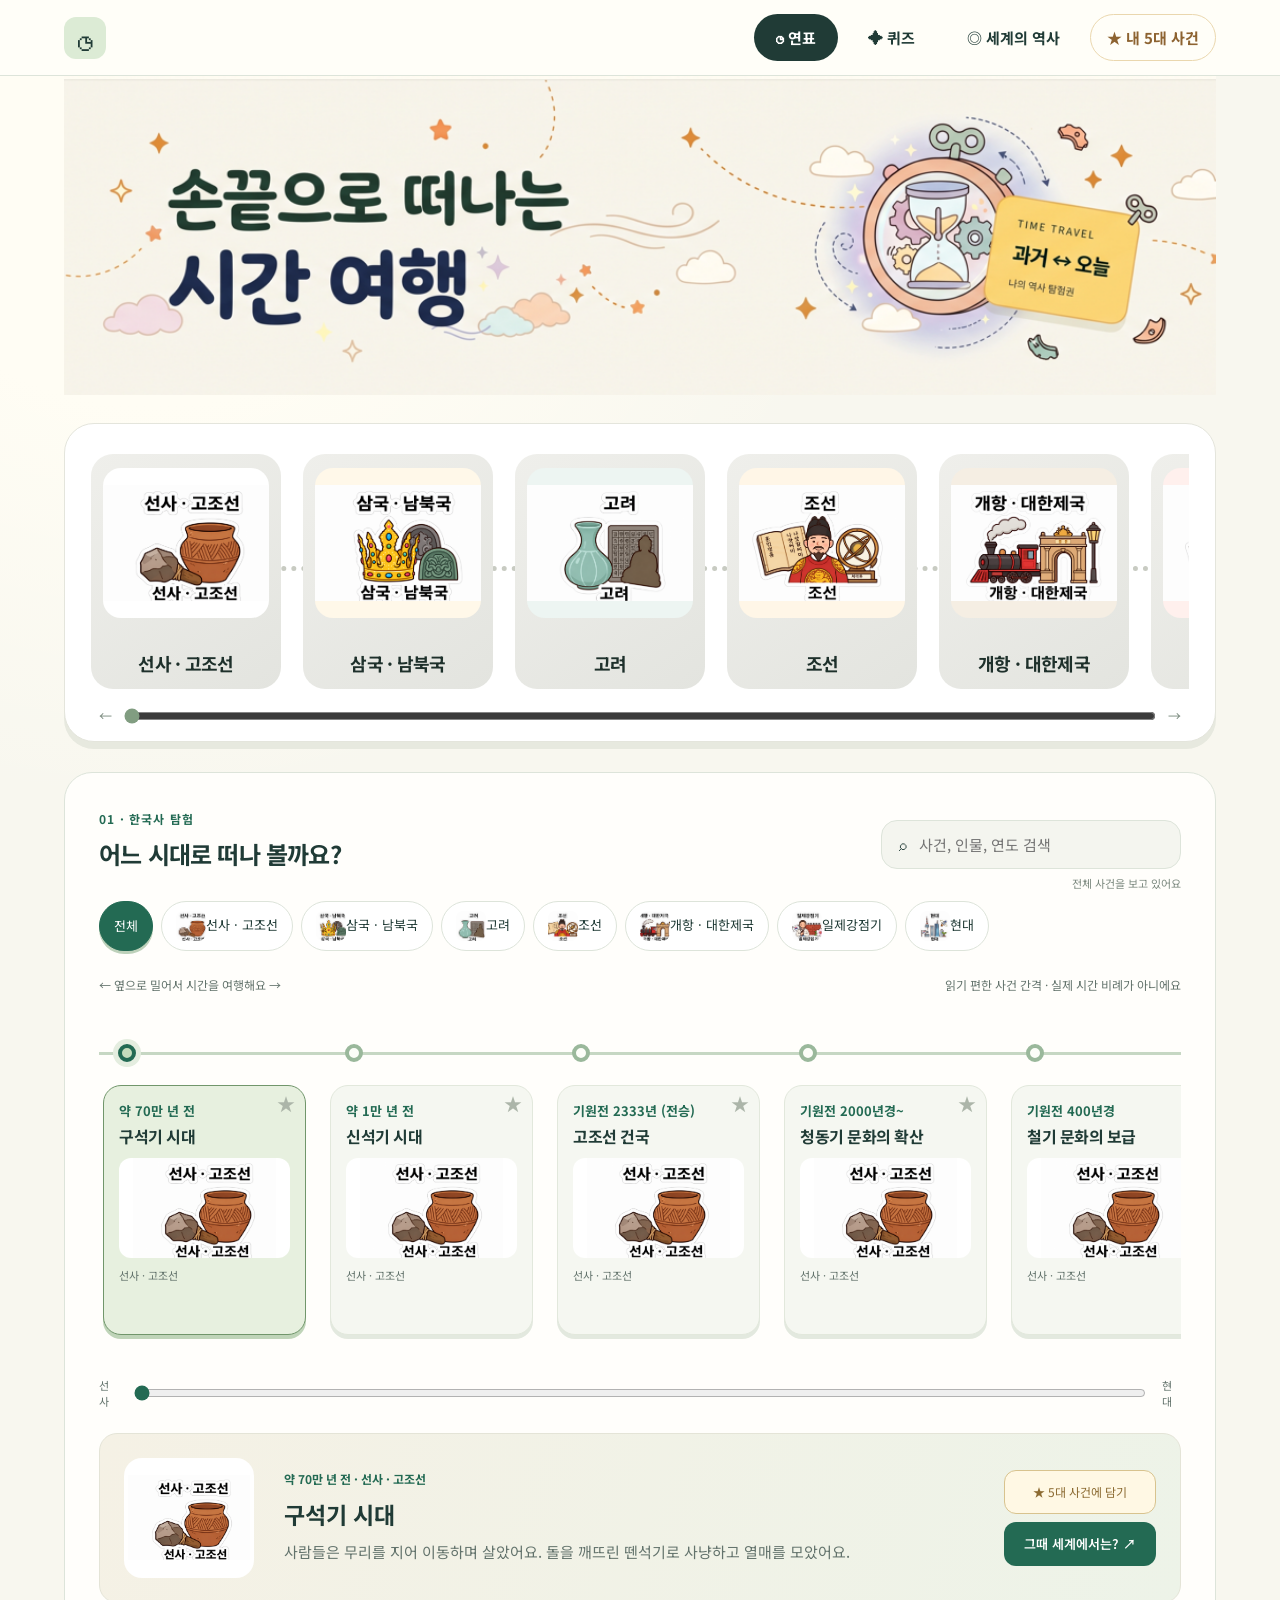
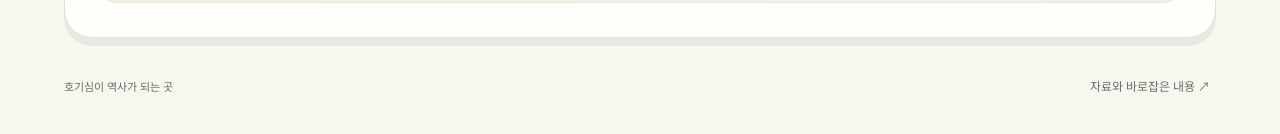
==== commit 89c128f4: "Add files via upload" ====
--- a/index.html
+++ b/index.html
@@ -1,9 +1,363 @@
-<!doctype html><html lang="ko"><head><meta charset="utf-8"><meta name="viewport" content="width=device-width,initial-scale=1"><meta name="description" content="선사 시대부터 현대까지, 손끝으로 떠나는 한국사와 세계사 여행"><title>시간여행 한국사</title><link rel="stylesheet" href="style.css"></head><body>
+<!doctype html><html lang="ko"><head><meta charset="utf-8"><meta name="viewport" content="width=device-width,initial-scale=1"><meta name="description" content="선사 시대부터 현대까지, 손끝으로 떠나는 한국사와 세계사 여행"><title>시간여행 한국사</title><style>@import url('https://fonts.googleapis.com/css2?family=Noto+Sans+KR:wght@400;500;600;700;800;900&display=swap');
+:root{--ink:#263e39;--green:#286d56;--cream:#f7f6ee;--muted:#63736c;--line:#dde4da}*{box-sizing:border-box}body{margin:0;background:var(--cream);color:var(--ink);font-family:'Noto Sans KR',sans-serif;font-size:15px}button,input,select{font:inherit}button,a,input,select{-webkit-tap-highlight-color:transparent}button{cursor:pointer;min-height:44px;border:0;background:none;color:inherit}button:focus-visible,a:focus-visible,input:focus-visible,select:focus-visible{outline:3px solid #d68a34;outline-offset:3px}header{height:88px;padding:0 5%;display:flex;align-items:center;justify-content:space-between;border-bottom:1px solid var(--line);background:#fffef8;gap:20px}.brand{color:var(--ink);text-decoration:none;font-size:20px;white-space:nowrap}.brand b{font-weight:900}.logo{display:inline-grid;place-items:center;width:37px;height:37px;background:#dcebd5;border-radius:12px;margin-right:8px;font-size:29px}nav{display:flex;gap:8px}nav button{padding:12px 22px;border-radius:30px;font-weight:700}nav .active{background:var(--ink);color:white}.badge{font-size:12px;color:var(--muted)}main{max-width:1400px;margin:auto;padding:0 5%}.intro{display:flex;align-items:center;justify-content:space-between;padding:42px 30px 42px 0;min-height:275px}.eyebrow{font-size:12px;font-weight:700;letter-spacing:1.2px;color:var(--green)}h1{font-size:46px;line-height:1.32;letter-spacing:-2px;margin:12px 0}h1 em{font-style:normal;color:var(--green)}p{line-height:1.8;color:var(--muted)}.intro p{margin:0}.illustration{position:relative;width:310px;height:190px}.planet{font-size:130px;transform:rotate(-15deg);position:absolute;right:90px;top:-10px;filter:saturate(.7)}.ticket{position:absolute;right:0;bottom:0;background:#f7d989;border:1px solid #d4b567;border-radius:16px;padding:18px 24px;transform:rotate(9deg);font-size:10px;letter-spacing:2px;box-shadow:0 9px 0 #e7e7d9}.ticket strong{display:block;font-size:21px;letter-spacing:-1px;margin:8px 0}.ticket span{font-size:10px;letter-spacing:0}.star{position:absolute;color:#c88b39;font-size:32px}.s1{left:0;bottom:10px}.s2{right:0;top:0}.panel{background:#fffefb;border:1px solid var(--line);border-radius:24px;padding:30px;box-shadow:0 5px 0 #eaece3}.sectionhead{display:flex;justify-content:space-between;align-items:center;gap:20px}h2{font-size:24px;letter-spacing:-.8px;margin:8px 0 20px}.search{background:#f4f5ef;border:1px solid var(--line);border-radius:12px;padding:10px 15px;display:flex;gap:10px}.search input{background:none;border:0;width:200px;outline:none;color:var(--ink)}.chips{display:flex;gap:8px;flex-wrap:wrap;margin:10px 0 25px}.chips button{border:1px solid var(--line);background:white;border-radius:12px;padding:9px 14px;font-size:13px}.chips .selected{background:var(--green);color:white;border-color:var(--green)}.small{font-size:12px;color:var(--muted)}.lineinfo{display:flex;justify-content:space-between;margin-bottom:15px;gap:16px}#track{overflow-x:auto;display:flex;gap:16px;padding:20px 6px 28px;scroll-snap-type:x proximity;scrollbar-color:#7c9d80 #edf0e9;scrollbar-width:auto;background:linear-gradient(transparent 44px,#c6d7c3 44px,#c6d7c3 47px,transparent 47px);min-height:249px}#track::-webkit-scrollbar{height:13px}#track::-webkit-scrollbar-thumb{background:#789c7f;border-radius:8px}#track::-webkit-scrollbar-track{background:#e7ede3;border-radius:8px}.event{flex:0 0 211px;text-align:left;scroll-snap-align:start;padding:0 4px;display:flex;flex-direction:column;align-items:flex-start;position:relative}.dot{height:18px;width:18px;background:#fcfdf8;border:4px solid #9ab89b;border-radius:50%;margin:16px 0 23px 15px}.event.selected .dot{border-color:var(--green);background:#c5dcbc;box-shadow:0 0 0 5px #e4eddf}.card{display:block;background:#f2f5ee;border:1px solid #e2e8dc;padding:17px;border-radius:16px;width:100%;min-height:145px}.event.selected .card{background:#e7f0df;border-color:#71966b}.date{font-size:12px;color:var(--green);font-weight:700;display:block;margin-bottom:10px}.card strong{font-size:17px;display:block;letter-spacing:-.5px;margin-bottom:9px}.card small{color:var(--muted);font-size:11px}.scrub{display:flex;align-items:center;gap:14px;margin:14px 0 24px;font-size:11px;color:var(--muted)}.scrub input{width:100%;accent-color:var(--green);height:28px}.detail{display:grid;grid-template-columns:80px 1fr auto;gap:20px;align-items:center;background:#f5f2e7;border-radius:18px;padding:24px}.detail .symbol{font-size:42px;background:#fff9df;border-radius:18px;text-align:center;padding:12px}.detail h3{margin:4px 0;font-size:23px}.detail p{margin:7px 0 0;max-width:700px;word-break:keep-all}.primary{background:var(--green);color:white;padding:12px 20px;border-radius:12px;white-space:nowrap;font-weight:600}.detail .primary{font-size:13px}footer{display:flex;justify-content:space-between;align-items:center;padding:26px 0;font-size:11px;color:var(--muted)}footer button{font-size:12px}select{border:1px solid var(--line);border-radius:10px;background:white;padding:12px;max-width:320px;color:var(--ink)}.quizcard{max-width:800px;margin:30px auto;background:#f5f6ef;padding:30px;border-radius:20px;min-height:270px}.quizcard h3{font-size:24px;line-height:1.7}.answers{display:flex;gap:12px;flex-wrap:wrap}.answers button,.orderrow{background:white;border:1px solid #d8e2d4;border-radius:12px;padding:16px;flex:1}.answers button.chosen{background:#d7e7ce;border:2px solid var(--green)}.feedback{padding:16px;background:#e2ecda;border-radius:12px;margin:20px 0;line-height:1.8}.score{background:#f7e8b6;padding:12px;border-radius:12px}.orderrow{display:flex;align-items:center;gap:10px;margin:10px 0}.orderrow span{flex:1}.orderrow button{background:#edf2e8;border-radius:8px;min-width:44px}.match{display:grid;grid-template-columns:1fr 80px 1fr;position:relative;gap:0}.matchcol{display:flex;flex-direction:column;gap:14px}.match button{background:white;border:2px solid #d9e2d4;border-radius:12px;padding:12px;min-height:70px}.match button.chosen{border-color:var(--green);background:#e5efdc}.match svg{position:absolute;inset:0;width:100%;height:100%;pointer-events:none}.worldanchor{padding:22px;background:#eaf1e3;border-radius:16px;line-height:1.8}.worldgrid{display:grid;grid-template-columns:repeat(3,1fr);gap:16px}.worldcard{border:1px solid var(--line);border-radius:16px;padding:23px;background:#f8f8f2}.worldcard h3{font-size:19px}.worldcard p{font-size:14px}.worldcard a{font-size:11px;color:var(--green)}.relation{display:inline-block;font-size:11px;border-radius:20px;background:#e5ebdf;padding:5px 10px;margin-top:10px}dialog{border:0;border-radius:20px;max-width:660px;width:90%;max-height:85vh;padding:30px;color:var(--ink)}dialog::backdrop{background:#203e3780}dialog li{margin:12px 0;line-height:1.7}.close{float:right;font-size:26px}a{color:var(--green)}[hidden]{display:none!important}@media(max-width:1000px){.badge{display:none}.detail{grid-template-columns:65px 1fr}.detail .primary{grid-column:2}.worldgrid{grid-template-columns:repeat(2,1fr)}header{padding:0 4%}main{padding:0 4%}.panel{padding:24px}}@media(max-width:650px){header{height:auto;flex-direction:column;gap:12px;padding:16px}.brand{font-size:18px}nav{width:100%;justify-content:center}nav button{padding:10px 16px;font-size:13px}.intro{padding:28px 0;min-height:210px}h1{font-size:34px}.illustration{width:110px;height:150px}.planet{font-size:78px;right:0;top:10px}.ticket,.star{display:none}.intro p{font-size:12px}.eyebrow{font-size:10px}.sectionhead{align-items:stretch;flex-direction:column;gap:0}.search{margin-bottom:12px}.search input{width:100%}.panel{padding:18px;border-radius:18px}.chips{gap:6px}.chips button{font-size:11px;padding:8px 10px}.lineinfo{flex-direction:column;gap:5px}h2{font-size:21px}.detail{padding:18px;gap:12px;grid-template-columns:1fr}.detail .symbol{display:none}.detail .primary{grid-column:1}.detail h3{font-size:21px}.detail p{font-size:14px}.worldgrid{grid-template-columns:1fr}.quizcard{padding:18px}.quizcard h3{font-size:20px}.match{grid-template-columns:1fr 40px 1fr}.match button{font-size:12px}.answers{flex-direction:column}footer{gap:10px;align-items:flex-start;flex-direction:column}select{max-width:100%;width:100%;margin-top:8px}}
+
+/* Short explanations for younger readers */
+.worldanchor p{margin:8px 0;font-size:14px}.worldbridge{margin-top:14px;padding-top:12px;border-top:1px solid #d2ddc9;font-size:14px;color:#305b49}.worldplace{color:#526558;font-size:12px;line-height:1.7;padding:9px 11px;background:#edf1e7;border-radius:9px}.wordhelp{background:#fff9e8;border-left:3px solid #dbc17a;border-radius:0 10px 10px 0;padding:12px 14px;margin:16px 0}.wordhelp>span{display:block;color:#877549;font-size:10px;margin-bottom:6px}.wordhelp>b{font-size:13px}.wordhelp p{font-size:12px;margin:4px 0 0;line-height:1.7}.worldsource{margin-top:14px;border-top:1px dashed #d7ddcf;padding-top:10px}.worldsource summary{font-size:11px;color:#526558;cursor:pointer;min-height:32px;padding:8px 0}.worldsource p{font-size:11px}.worldcard{min-width:0;word-break:keep-all;overflow-wrap:anywhere}.worldcard h3{line-height:1.5}.worldcard .relation{line-height:1.7}.worldgrid{align-items:start}
+/* Focus the learner's eye on the date and event title. */
+.intro{min-height:190px;padding:34px 0}.intro h1{margin:0}.event-era-image{height:48px;margin:10px 0 4px;object-fit:contain}.event .card{min-height:184px}.event .card strong{font-size:16px;line-height:1.45}.event .card .date{font-size:13px;margin-bottom:5px}.detail{grid-template-columns:96px 1fr auto}.symbol-image{width:96px;height:96px}.badge{display:none}
+/* Era illustrations supplied by the user */
+.chip-era{width:30px;height:30px;object-fit:cover;border-radius:8px;vertical-align:middle}.event-era-image{width:100%;height:62px;object-fit:contain;background:#fff;border-radius:10px;margin-bottom:12px}.event .card{min-height:205px}.event .card small{display:block;margin-top:9px}.symbol-image{width:82px;height:82px;object-fit:contain;background:#fff9df;border-radius:18px;padding:5px}.detail{grid-template-columns:100px 1fr auto}.detail .symbol{display:none}
+
+
+/* Refined explorer layout */
+:root{--ink:#203b36;--green:#236a53;--cream:#f8f7ef;--peach:#f4c08b;--lavender:#e7e6f5}
+body{background:radial-gradient(circle at 12% 5%,#fffdf4 0 16%,transparent 36%),var(--cream)}
+header{height:76px;background:rgba(255,254,248,.95);position:sticky;top:0;z-index:10;backdrop-filter:blur(12px)}
+.brand{font-size:18px}.logo{background:#dcebd5;width:42px;height:42px}.favorite-nav{color:#8d6331;border:1px solid #ead7ae;border-radius:24px!important;padding-inline:16px!important}.favorite-nav.active{background:#f4d58c;color:#553c1b;border-color:#f4d58c}
+.intro{min-height:270px;padding:44px 2%;border-radius:0 0 28px 28px;overflow:hidden;position:relative;background:linear-gradient(105deg,#fffdf5 0%,#fff9e8 56%,#eef5e8 100%);border:1px solid #ece8d8;margin-bottom:28px}.intro-copy{position:relative;z-index:1}.intro h1{font-size:clamp(40px,5vw,68px);line-height:1.12;letter-spacing:-3px;margin:12px 0}.intro p{font-size:15px;margin:18px 0 0}.intro-art{position:absolute;right:10%;top:34px;width:250px;height:190px;border:12px solid #f0c487;border-radius:50%;background:#fff7df;box-shadow:0 12px 0 #e6e4d7;transform:rotate(7deg);color:#273d38}.intro-art:before,.intro-art:after{content:'';position:absolute;border:2px dashed #7e8db0;border-radius:50%;inset:-30px 16px 14px -30px}.intro-art:after{inset:16px -28px -18px 10px;border-color:#d58e47}.intro-art strong{position:absolute;font-size:80px;left:70px;top:42px;font-weight:400}.intro-art b,.intro-art i{position:absolute;background:#f3d177;border-radius:7px;padding:6px 12px;font-style:normal;font-size:16px}.intro-art b{left:24px;bottom:14px}.intro-art i{right:21px;top:13px;background:#dcebd5}
+.panel{border-radius:28px;box-shadow:0 8px 0 #e8eadf;padding:34px}.sectionhead{align-items:flex-end}.search-wrap{display:flex;flex-direction:column;align-items:flex-end;gap:6px}.search{border-radius:16px;padding:12px 17px;min-width:300px;background:#f4f5ef}.search-count{font-size:11px;color:#7c897f}.chips button{border-radius:999px}.chips .selected{box-shadow:0 3px 0 #bdd1ba}.event .card{position:relative;background:#f5f7f1;border-radius:18px;box-shadow:0 4px 0 #e3e9df;padding:15px}.event.selected .card{box-shadow:0 4px 0 #bfd4b8}.save-event{position:absolute;right:10px;top:8px;color:#acb5a9;font-size:18px;line-height:1}.save-event.saved,.save-detail.saved{color:#d3913c}.event-era-image{height:54px;margin:8px auto 2px;display:block;border-radius:12px;background:#fff}.empty-search{padding:46px 20px;color:var(--muted);display:flex;flex-direction:column;gap:8px}.empty-search b{font-size:18px;color:var(--ink)}.detail{background:linear-gradient(110deg,#f5f1e5,#edf3e8);border:1px solid #e4e4d7}.detail-actions{display:flex;flex-direction:column;gap:8px;align-items:stretch}.save-detail{border:1px solid #d8c38e;background:#fff8e4;color:#8c6b32;border-radius:12px;padding:10px 14px;white-space:nowrap;font-size:12px}.favorite-count{background:#f7e2a6;color:#6d5120;border-radius:999px;padding:8px 14px;font-weight:700}.favorite-help{padding:26px;border-radius:18px;background:#fff9e8;color:#756640;margin:15px 0}.favorite-list{display:flex;flex-direction:column;gap:12px;margin:16px 0 20px}.favorite-item{display:grid;grid-template-columns:34px 74px 1fr 40px;align-items:center;gap:14px;background:#f7f8f1;border:1px solid #e2e8dc;border-radius:18px;padding:12px}.favorite-item img{width:74px;height:74px;object-fit:contain;background:#fff;border-radius:14px}.favorite-number{display:grid;place-items:center;width:28px;height:28px;border-radius:50%;background:#286d56;color:#fff;font-weight:800}.favorite-item h3{margin:3px 0;font-size:17px}.favorite-item p{font-size:12px;margin:2px 0;line-height:1.5}.remove-favorite{font-size:24px;color:#9aa69c}.favorite-empty{text-align:center;padding:52px 20px;background:#f8f8f1;border-radius:18px;color:#7a877d;line-height:2}.secondary{border:1px solid #cfdace;border-radius:12px;padding:10px 16px;color:#52665b;background:#fff}
+@media(max-width:1000px){.intro-art{right:4%}.favorite-nav{display:none}.search-wrap{align-items:stretch}.search{min-width:0}.detail-actions{grid-column:2}}
+@media(max-width:650px){.intro{min-height:235px;padding:30px 4%}.intro-art{width:125px;height:110px;right:3%;top:55px;border-width:7px}.intro-art strong{font-size:45px;left:40px;top:24px}.intro-art:before,.intro-art:after{display:none}.intro-art b,.intro-art i{font-size:10px;padding:4px 7px}.intro-art b{left:8px;bottom:7px}.intro-art i{right:7px;top:6px}.intro-copy{max-width:65%}.intro h1{font-size:34px;letter-spacing:-2px}.intro p{font-size:12px}.panel{padding:20px}.sectionhead{align-items:stretch}.search-wrap{align-items:stretch}.search{min-width:0}.detail-actions{grid-column:1}.favorite-item{grid-template-columns:28px 54px 1fr 28px;gap:8px}.favorite-item img{width:54px;height:54px}.favorite-item h3{font-size:14px}.favorite-item p{display:none}}
+
+
+@media(max-width:1000px){.favorite-nav{display:block;font-size:11px;padding-inline:10px!important}}
+@media(max-width:650px){.favorite-nav{font-size:10px;padding-inline:9px!important}}
+/* Reference-inspired home era gallery */
+.home-era-panel{background:#fff;border:1px solid #e4e5dc;border-radius:30px;padding:30px 26px 28px;box-shadow:0 7px 0 #e7e9df;margin:0 0 30px;overflow:hidden}.home-era-strip{display:flex;gap:22px;align-items:stretch;min-width:max-content;position:relative}.home-era-strip:before{content:'';position:absolute;left:30px;right:30px;top:112px;border-top:5px dotted #c8cbc2;z-index:0}.home-era-card{position:relative;z-index:1;width:176px;min-height:225px;padding:18px 12px 16px;background:linear-gradient(145deg,#efefeb,#e3e4df);border-radius:22px;display:flex;flex-direction:column;align-items:center;justify-content:space-between;color:#1e302b;transition:transform .2s,box-shadow .2s}.home-era-card:hover,.home-era-card:focus-visible{transform:translateY(-6px);box-shadow:0 8px 0 #cfd4ca}.home-era-icon{display:grid;place-items:center;width:142px;height:142px;background:#fffdf5;border-radius:50%;overflow:hidden}.home-era-icon img{width:138px;height:138px;object-fit:cover;object-position:center 50%;mix-blend-mode:multiply}.home-era-card strong{font-size:18px;letter-spacing:-.7px;line-height:1.25;text-align:center}.home-era-card:nth-child(2) .home-era-icon{background:#fff8e9}.home-era-card:nth-child(3) .home-era-icon{background:#edf5f2}.home-era-card:nth-child(4) .home-era-icon{background:#fff6e7}.home-era-card:nth-child(5) .home-era-icon{background:#f5eee3}.home-era-card:nth-child(6) .home-era-icon{background:#fff0ed}.home-era-card:nth-child(7) .home-era-icon{background:#eaf3f1}
+@media(max-width:1100px){.home-era-panel{overflow-x:auto}.home-era-strip{gap:14px}.home-era-card{width:150px;min-height:205px}.home-era-icon{width:118px;height:118px}.home-era-icon img{width:116px;height:116px}.home-era-card strong{font-size:15px}}
+@media(max-width:650px){.home-era-panel{border-radius:20px;padding:20px 14px}.home-era-strip:before{top:94px}.home-era-card{width:122px;min-height:172px;padding:12px 8px}.home-era-icon{width:94px;height:94px}.home-era-icon img{width:92px;height:92px}.home-era-card strong{font-size:13px}}
+/* Final visual corrections: use the supplied hero artwork and crop symbol labels out of icon crops. */
+.intro-art{border:0!important;background:transparent!important;box-shadow:none!important;transform:none!important;width:360px;height:245px;right:7%;top:14px}.intro-art:before,.intro-art:after{display:none}.intro-art img{width:100%;height:100%;object-fit:contain}.intro-copy{max-width:650px}.intro h1{margin:0}.home-era-panel{overflow-x:auto;overflow-y:hidden;scrollbar-color:#8ca38c #e6eae2;scrollbar-width:auto}.home-era-panel::-webkit-scrollbar{height:14px}.home-era-panel::-webkit-scrollbar-track{background:#e6eae2;border-radius:10px}.home-era-panel::-webkit-scrollbar-thumb{background:#8ca38c;border-radius:10px;border:3px solid #e6eae2}.home-era-icon img{width:auto;height:248px;max-width:none;transform:translateY(-73px);mix-blend-mode:multiply}.event-era-image{object-fit:cover;object-position:center;height:62px}.symbol-image{object-fit:cover;object-position:center;height:82px}.card small{margin-top:6px}
+@media(max-width:650px){.intro-art{width:170px;height:140px;right:0;top:34px}.intro-copy{max-width:60%}.home-era-icon img{height:164px;transform:translateY(-48px)}.event-era-image{height:58px}}
+
+.home-era-icon img{position:relative;left:50%;transform:translate(-50%,-73px)}@media(max-width:650px){.home-era-icon img{transform:translate(-50%,-48px)}}
+
+
+.home-scrollbar{display:flex;align-items:center;gap:10px;margin:14px 8px 0;color:#77877b;font-size:13px}.home-scrollbar input{width:100%;accent-color:#819d81;height:24px}
+
+/* Final image sizing: show complete artwork without cropping. */
+.cover-intro{display:block!important;padding:0!important;min-height:0!important;border:0!important;border-radius:0!important;background:transparent!important;overflow:hidden}.cover-art{display:block;width:100%;height:auto;max-height:none;object-fit:contain}.home-era-panel{overflow:hidden!important;padding-bottom:10px}.home-era-strip{overflow-x:auto;overflow-y:hidden;scrollbar-width:none;min-width:0}.home-era-strip::-webkit-scrollbar{display:none}.home-era-icon{width:100%;height:150px;border-radius:18px;overflow:hidden;background:#fff;display:grid;place-items:center}.home-era-icon img{position:static;width:100%;height:100%;max-width:100%;transform:none!important;object-fit:contain;mix-blend-mode:normal}.home-era-card{width:190px;min-height:235px;padding:14px 12px}.event .card{min-height:250px}.event-era-image{height:100px!important;object-fit:contain!important;object-position:center!important;background:#fff;margin:10px auto 5px}.symbol-image{width:130px!important;height:120px!important;object-fit:contain!important;object-position:center!important;background:#fff!important;padding:4px}.detail{grid-template-columns:140px 1fr auto!important}.home-scrollbar{margin-top:12px}.home-scrollbar input{height:26px}
+@media(max-width:650px){.cover-art{width:100%;min-height:140px;object-fit:cover;object-position:center}.home-era-card{width:180px;min-height:224px}.home-era-icon{height:145px}.event .card{min-height:235px}.event-era-image{height:88px!important}.symbol-image{width:110px!important;height:105px!important}.detail{grid-template-columns:1fr!important}}
+
+.home-era-card{flex:0 0 190px}@media(max-width:650px){.home-era-card{flex-basis:180px}}
+
+</style></head><body>
 <header><a class="brand" href="./" aria-label="홈"><span class="logo">◷</span></a><nav aria-label="주 메뉴"><button class="active" data-tab="timeline">◷ 연표</button><button data-tab="quiz">✦ 퀴즈</button><button data-tab="world">◎ 세계의 역사</button><button data-tab="favorites" class="favorite-nav">★ 내 5대 사건</button></nav></header>
-<main><section class="intro cover-intro"><img class="cover-art" src="assets/cover-reference.png" alt="손끝으로 떠나는 시간 여행"></section><section class="home-era-panel" aria-label="시대 바로가기"><div id="home-eras" class="home-era-strip"></div><div class="home-scrollbar"><span>←</span><input id="home-scrubber" type="range" min="0" max="1000" value="0" aria-label="시대 카드 가로 이동"><span>→</span></div></section>
+<main><section class="intro cover-intro"><img class="cover-art" src="[data-uri]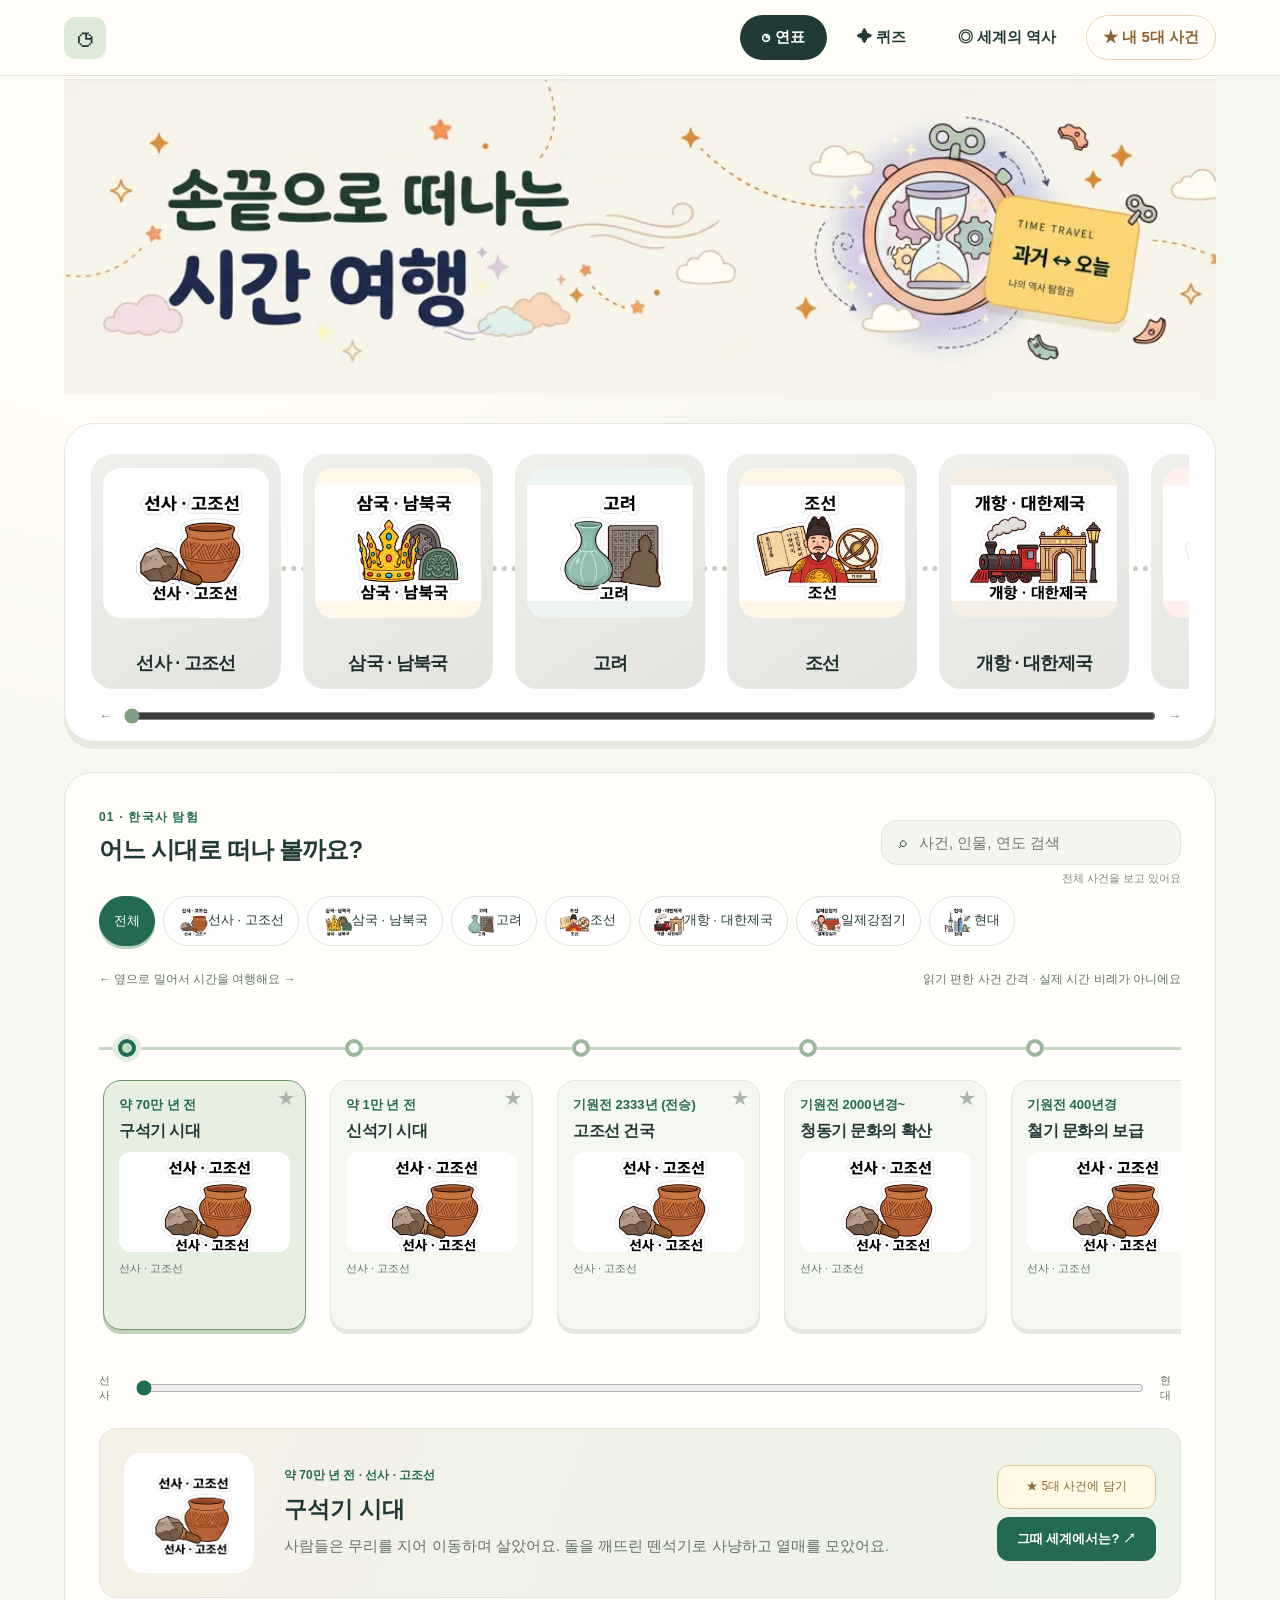
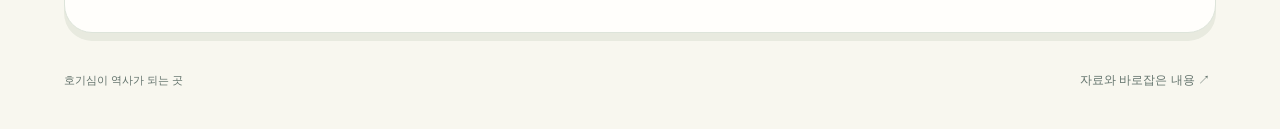
==== commit 4b4084cc: "Add files via upload" ====
--- a/index.html
+++ b/index.html
@@ -1,363 +1,9 @@
-<!doctype html><html lang="ko"><head><meta charset="utf-8"><meta name="viewport" content="width=device-width,initial-scale=1"><meta name="description" content="선사 시대부터 현대까지, 손끝으로 떠나는 한국사와 세계사 여행"><title>시간여행 한국사</title><style>@import url('https://fonts.googleapis.com/css2?family=Noto+Sans+KR:wght@400;500;600;700;800;900&display=swap');
-:root{--ink:#263e39;--green:#286d56;--cream:#f7f6ee;--muted:#63736c;--line:#dde4da}*{box-sizing:border-box}body{margin:0;background:var(--cream);color:var(--ink);font-family:'Noto Sans KR',sans-serif;font-size:15px}button,input,select{font:inherit}button,a,input,select{-webkit-tap-highlight-color:transparent}button{cursor:pointer;min-height:44px;border:0;background:none;color:inherit}button:focus-visible,a:focus-visible,input:focus-visible,select:focus-visible{outline:3px solid #d68a34;outline-offset:3px}header{height:88px;padding:0 5%;display:flex;align-items:center;justify-content:space-between;border-bottom:1px solid var(--line);background:#fffef8;gap:20px}.brand{color:var(--ink);text-decoration:none;font-size:20px;white-space:nowrap}.brand b{font-weight:900}.logo{display:inline-grid;place-items:center;width:37px;height:37px;background:#dcebd5;border-radius:12px;margin-right:8px;font-size:29px}nav{display:flex;gap:8px}nav button{padding:12px 22px;border-radius:30px;font-weight:700}nav .active{background:var(--ink);color:white}.badge{font-size:12px;color:var(--muted)}main{max-width:1400px;margin:auto;padding:0 5%}.intro{display:flex;align-items:center;justify-content:space-between;padding:42px 30px 42px 0;min-height:275px}.eyebrow{font-size:12px;font-weight:700;letter-spacing:1.2px;color:var(--green)}h1{font-size:46px;line-height:1.32;letter-spacing:-2px;margin:12px 0}h1 em{font-style:normal;color:var(--green)}p{line-height:1.8;color:var(--muted)}.intro p{margin:0}.illustration{position:relative;width:310px;height:190px}.planet{font-size:130px;transform:rotate(-15deg);position:absolute;right:90px;top:-10px;filter:saturate(.7)}.ticket{position:absolute;right:0;bottom:0;background:#f7d989;border:1px solid #d4b567;border-radius:16px;padding:18px 24px;transform:rotate(9deg);font-size:10px;letter-spacing:2px;box-shadow:0 9px 0 #e7e7d9}.ticket strong{display:block;font-size:21px;letter-spacing:-1px;margin:8px 0}.ticket span{font-size:10px;letter-spacing:0}.star{position:absolute;color:#c88b39;font-size:32px}.s1{left:0;bottom:10px}.s2{right:0;top:0}.panel{background:#fffefb;border:1px solid var(--line);border-radius:24px;padding:30px;box-shadow:0 5px 0 #eaece3}.sectionhead{display:flex;justify-content:space-between;align-items:center;gap:20px}h2{font-size:24px;letter-spacing:-.8px;margin:8px 0 20px}.search{background:#f4f5ef;border:1px solid var(--line);border-radius:12px;padding:10px 15px;display:flex;gap:10px}.search input{background:none;border:0;width:200px;outline:none;color:var(--ink)}.chips{display:flex;gap:8px;flex-wrap:wrap;margin:10px 0 25px}.chips button{border:1px solid var(--line);background:white;border-radius:12px;padding:9px 14px;font-size:13px}.chips .selected{background:var(--green);color:white;border-color:var(--green)}.small{font-size:12px;color:var(--muted)}.lineinfo{display:flex;justify-content:space-between;margin-bottom:15px;gap:16px}#track{overflow-x:auto;display:flex;gap:16px;padding:20px 6px 28px;scroll-snap-type:x proximity;scrollbar-color:#7c9d80 #edf0e9;scrollbar-width:auto;background:linear-gradient(transparent 44px,#c6d7c3 44px,#c6d7c3 47px,transparent 47px);min-height:249px}#track::-webkit-scrollbar{height:13px}#track::-webkit-scrollbar-thumb{background:#789c7f;border-radius:8px}#track::-webkit-scrollbar-track{background:#e7ede3;border-radius:8px}.event{flex:0 0 211px;text-align:left;scroll-snap-align:start;padding:0 4px;display:flex;flex-direction:column;align-items:flex-start;position:relative}.dot{height:18px;width:18px;background:#fcfdf8;border:4px solid #9ab89b;border-radius:50%;margin:16px 0 23px 15px}.event.selected .dot{border-color:var(--green);background:#c5dcbc;box-shadow:0 0 0 5px #e4eddf}.card{display:block;background:#f2f5ee;border:1px solid #e2e8dc;padding:17px;border-radius:16px;width:100%;min-height:145px}.event.selected .card{background:#e7f0df;border-color:#71966b}.date{font-size:12px;color:var(--green);font-weight:700;display:block;margin-bottom:10px}.card strong{font-size:17px;display:block;letter-spacing:-.5px;margin-bottom:9px}.card small{color:var(--muted);font-size:11px}.scrub{display:flex;align-items:center;gap:14px;margin:14px 0 24px;font-size:11px;color:var(--muted)}.scrub input{width:100%;accent-color:var(--green);height:28px}.detail{display:grid;grid-template-columns:80px 1fr auto;gap:20px;align-items:center;background:#f5f2e7;border-radius:18px;padding:24px}.detail .symbol{font-size:42px;background:#fff9df;border-radius:18px;text-align:center;padding:12px}.detail h3{margin:4px 0;font-size:23px}.detail p{margin:7px 0 0;max-width:700px;word-break:keep-all}.primary{background:var(--green);color:white;padding:12px 20px;border-radius:12px;white-space:nowrap;font-weight:600}.detail .primary{font-size:13px}footer{display:flex;justify-content:space-between;align-items:center;padding:26px 0;font-size:11px;color:var(--muted)}footer button{font-size:12px}select{border:1px solid var(--line);border-radius:10px;background:white;padding:12px;max-width:320px;color:var(--ink)}.quizcard{max-width:800px;margin:30px auto;background:#f5f6ef;padding:30px;border-radius:20px;min-height:270px}.quizcard h3{font-size:24px;line-height:1.7}.answers{display:flex;gap:12px;flex-wrap:wrap}.answers button,.orderrow{background:white;border:1px solid #d8e2d4;border-radius:12px;padding:16px;flex:1}.answers button.chosen{background:#d7e7ce;border:2px solid var(--green)}.feedback{padding:16px;background:#e2ecda;border-radius:12px;margin:20px 0;line-height:1.8}.score{background:#f7e8b6;padding:12px;border-radius:12px}.orderrow{display:flex;align-items:center;gap:10px;margin:10px 0}.orderrow span{flex:1}.orderrow button{background:#edf2e8;border-radius:8px;min-width:44px}.match{display:grid;grid-template-columns:1fr 80px 1fr;position:relative;gap:0}.matchcol{display:flex;flex-direction:column;gap:14px}.match button{background:white;border:2px solid #d9e2d4;border-radius:12px;padding:12px;min-height:70px}.match button.chosen{border-color:var(--green);background:#e5efdc}.match svg{position:absolute;inset:0;width:100%;height:100%;pointer-events:none}.worldanchor{padding:22px;background:#eaf1e3;border-radius:16px;line-height:1.8}.worldgrid{display:grid;grid-template-columns:repeat(3,1fr);gap:16px}.worldcard{border:1px solid var(--line);border-radius:16px;padding:23px;background:#f8f8f2}.worldcard h3{font-size:19px}.worldcard p{font-size:14px}.worldcard a{font-size:11px;color:var(--green)}.relation{display:inline-block;font-size:11px;border-radius:20px;background:#e5ebdf;padding:5px 10px;margin-top:10px}dialog{border:0;border-radius:20px;max-width:660px;width:90%;max-height:85vh;padding:30px;color:var(--ink)}dialog::backdrop{background:#203e3780}dialog li{margin:12px 0;line-height:1.7}.close{float:right;font-size:26px}a{color:var(--green)}[hidden]{display:none!important}@media(max-width:1000px){.badge{display:none}.detail{grid-template-columns:65px 1fr}.detail .primary{grid-column:2}.worldgrid{grid-template-columns:repeat(2,1fr)}header{padding:0 4%}main{padding:0 4%}.panel{padding:24px}}@media(max-width:650px){header{height:auto;flex-direction:column;gap:12px;padding:16px}.brand{font-size:18px}nav{width:100%;justify-content:center}nav button{padding:10px 16px;font-size:13px}.intro{padding:28px 0;min-height:210px}h1{font-size:34px}.illustration{width:110px;height:150px}.planet{font-size:78px;right:0;top:10px}.ticket,.star{display:none}.intro p{font-size:12px}.eyebrow{font-size:10px}.sectionhead{align-items:stretch;flex-direction:column;gap:0}.search{margin-bottom:12px}.search input{width:100%}.panel{padding:18px;border-radius:18px}.chips{gap:6px}.chips button{font-size:11px;padding:8px 10px}.lineinfo{flex-direction:column;gap:5px}h2{font-size:21px}.detail{padding:18px;gap:12px;grid-template-columns:1fr}.detail .symbol{display:none}.detail .primary{grid-column:1}.detail h3{font-size:21px}.detail p{font-size:14px}.worldgrid{grid-template-columns:1fr}.quizcard{padding:18px}.quizcard h3{font-size:20px}.match{grid-template-columns:1fr 40px 1fr}.match button{font-size:12px}.answers{flex-direction:column}footer{gap:10px;align-items:flex-start;flex-direction:column}select{max-width:100%;width:100%;margin-top:8px}}
-
-/* Short explanations for younger readers */
-.worldanchor p{margin:8px 0;font-size:14px}.worldbridge{margin-top:14px;padding-top:12px;border-top:1px solid #d2ddc9;font-size:14px;color:#305b49}.worldplace{color:#526558;font-size:12px;line-height:1.7;padding:9px 11px;background:#edf1e7;border-radius:9px}.wordhelp{background:#fff9e8;border-left:3px solid #dbc17a;border-radius:0 10px 10px 0;padding:12px 14px;margin:16px 0}.wordhelp>span{display:block;color:#877549;font-size:10px;margin-bottom:6px}.wordhelp>b{font-size:13px}.wordhelp p{font-size:12px;margin:4px 0 0;line-height:1.7}.worldsource{margin-top:14px;border-top:1px dashed #d7ddcf;padding-top:10px}.worldsource summary{font-size:11px;color:#526558;cursor:pointer;min-height:32px;padding:8px 0}.worldsource p{font-size:11px}.worldcard{min-width:0;word-break:keep-all;overflow-wrap:anywhere}.worldcard h3{line-height:1.5}.worldcard .relation{line-height:1.7}.worldgrid{align-items:start}
-/* Focus the learner's eye on the date and event title. */
-.intro{min-height:190px;padding:34px 0}.intro h1{margin:0}.event-era-image{height:48px;margin:10px 0 4px;object-fit:contain}.event .card{min-height:184px}.event .card strong{font-size:16px;line-height:1.45}.event .card .date{font-size:13px;margin-bottom:5px}.detail{grid-template-columns:96px 1fr auto}.symbol-image{width:96px;height:96px}.badge{display:none}
-/* Era illustrations supplied by the user */
-.chip-era{width:30px;height:30px;object-fit:cover;border-radius:8px;vertical-align:middle}.event-era-image{width:100%;height:62px;object-fit:contain;background:#fff;border-radius:10px;margin-bottom:12px}.event .card{min-height:205px}.event .card small{display:block;margin-top:9px}.symbol-image{width:82px;height:82px;object-fit:contain;background:#fff9df;border-radius:18px;padding:5px}.detail{grid-template-columns:100px 1fr auto}.detail .symbol{display:none}
-
-
-/* Refined explorer layout */
-:root{--ink:#203b36;--green:#236a53;--cream:#f8f7ef;--peach:#f4c08b;--lavender:#e7e6f5}
-body{background:radial-gradient(circle at 12% 5%,#fffdf4 0 16%,transparent 36%),var(--cream)}
-header{height:76px;background:rgba(255,254,248,.95);position:sticky;top:0;z-index:10;backdrop-filter:blur(12px)}
-.brand{font-size:18px}.logo{background:#dcebd5;width:42px;height:42px}.favorite-nav{color:#8d6331;border:1px solid #ead7ae;border-radius:24px!important;padding-inline:16px!important}.favorite-nav.active{background:#f4d58c;color:#553c1b;border-color:#f4d58c}
-.intro{min-height:270px;padding:44px 2%;border-radius:0 0 28px 28px;overflow:hidden;position:relative;background:linear-gradient(105deg,#fffdf5 0%,#fff9e8 56%,#eef5e8 100%);border:1px solid #ece8d8;margin-bottom:28px}.intro-copy{position:relative;z-index:1}.intro h1{font-size:clamp(40px,5vw,68px);line-height:1.12;letter-spacing:-3px;margin:12px 0}.intro p{font-size:15px;margin:18px 0 0}.intro-art{position:absolute;right:10%;top:34px;width:250px;height:190px;border:12px solid #f0c487;border-radius:50%;background:#fff7df;box-shadow:0 12px 0 #e6e4d7;transform:rotate(7deg);color:#273d38}.intro-art:before,.intro-art:after{content:'';position:absolute;border:2px dashed #7e8db0;border-radius:50%;inset:-30px 16px 14px -30px}.intro-art:after{inset:16px -28px -18px 10px;border-color:#d58e47}.intro-art strong{position:absolute;font-size:80px;left:70px;top:42px;font-weight:400}.intro-art b,.intro-art i{position:absolute;background:#f3d177;border-radius:7px;padding:6px 12px;font-style:normal;font-size:16px}.intro-art b{left:24px;bottom:14px}.intro-art i{right:21px;top:13px;background:#dcebd5}
-.panel{border-radius:28px;box-shadow:0 8px 0 #e8eadf;padding:34px}.sectionhead{align-items:flex-end}.search-wrap{display:flex;flex-direction:column;align-items:flex-end;gap:6px}.search{border-radius:16px;padding:12px 17px;min-width:300px;background:#f4f5ef}.search-count{font-size:11px;color:#7c897f}.chips button{border-radius:999px}.chips .selected{box-shadow:0 3px 0 #bdd1ba}.event .card{position:relative;background:#f5f7f1;border-radius:18px;box-shadow:0 4px 0 #e3e9df;padding:15px}.event.selected .card{box-shadow:0 4px 0 #bfd4b8}.save-event{position:absolute;right:10px;top:8px;color:#acb5a9;font-size:18px;line-height:1}.save-event.saved,.save-detail.saved{color:#d3913c}.event-era-image{height:54px;margin:8px auto 2px;display:block;border-radius:12px;background:#fff}.empty-search{padding:46px 20px;color:var(--muted);display:flex;flex-direction:column;gap:8px}.empty-search b{font-size:18px;color:var(--ink)}.detail{background:linear-gradient(110deg,#f5f1e5,#edf3e8);border:1px solid #e4e4d7}.detail-actions{display:flex;flex-direction:column;gap:8px;align-items:stretch}.save-detail{border:1px solid #d8c38e;background:#fff8e4;color:#8c6b32;border-radius:12px;padding:10px 14px;white-space:nowrap;font-size:12px}.favorite-count{background:#f7e2a6;color:#6d5120;border-radius:999px;padding:8px 14px;font-weight:700}.favorite-help{padding:26px;border-radius:18px;background:#fff9e8;color:#756640;margin:15px 0}.favorite-list{display:flex;flex-direction:column;gap:12px;margin:16px 0 20px}.favorite-item{display:grid;grid-template-columns:34px 74px 1fr 40px;align-items:center;gap:14px;background:#f7f8f1;border:1px solid #e2e8dc;border-radius:18px;padding:12px}.favorite-item img{width:74px;height:74px;object-fit:contain;background:#fff;border-radius:14px}.favorite-number{display:grid;place-items:center;width:28px;height:28px;border-radius:50%;background:#286d56;color:#fff;font-weight:800}.favorite-item h3{margin:3px 0;font-size:17px}.favorite-item p{font-size:12px;margin:2px 0;line-height:1.5}.remove-favorite{font-size:24px;color:#9aa69c}.favorite-empty{text-align:center;padding:52px 20px;background:#f8f8f1;border-radius:18px;color:#7a877d;line-height:2}.secondary{border:1px solid #cfdace;border-radius:12px;padding:10px 16px;color:#52665b;background:#fff}
-@media(max-width:1000px){.intro-art{right:4%}.favorite-nav{display:none}.search-wrap{align-items:stretch}.search{min-width:0}.detail-actions{grid-column:2}}
-@media(max-width:650px){.intro{min-height:235px;padding:30px 4%}.intro-art{width:125px;height:110px;right:3%;top:55px;border-width:7px}.intro-art strong{font-size:45px;left:40px;top:24px}.intro-art:before,.intro-art:after{display:none}.intro-art b,.intro-art i{font-size:10px;padding:4px 7px}.intro-art b{left:8px;bottom:7px}.intro-art i{right:7px;top:6px}.intro-copy{max-width:65%}.intro h1{font-size:34px;letter-spacing:-2px}.intro p{font-size:12px}.panel{padding:20px}.sectionhead{align-items:stretch}.search-wrap{align-items:stretch}.search{min-width:0}.detail-actions{grid-column:1}.favorite-item{grid-template-columns:28px 54px 1fr 28px;gap:8px}.favorite-item img{width:54px;height:54px}.favorite-item h3{font-size:14px}.favorite-item p{display:none}}
+<!doctype html><html lang="ko"><head><meta charset="utf-8"><meta name="viewport" content="width=device-width,initial-scale=1"><meta name="description" content="선사 시대부터 현대까지, 손끝으로 떠나는 한국사와 세계사 여행"><title>시간여행 한국사</title><link rel="preload" as="image" href="assets/cover-reference.webp"><link rel="stylesheet" href="style.css"></head><body>
+<header><a class="brand" href="./" aria-label="홈"><span class="logo">◷</span></a><nav aria-label="주 메뉴"><button class="active" data-tab="timeline">◷ 연표</button><button data-tab="quiz">✦ 퀴즈</button><button data-tab="world">◎ 세계의 역사</button><button data-tab="favorites" class="favorite-nav">★ 내 5대 사건</button></nav></header>
+<main><section class="intro cover-intro"><img class="cover-art" src="assets/cover-reference.webp" alt="손끝으로 떠나는 시간 여행"></section><section class="home-era-panel" aria-label="시대 바로가기"><div id="home-eras" class="home-era-strip"></div><div class="home-scrollbar"><span>←</span><input id="home-scrubber" type="range" min="0" max="1000" value="0" aria-label="시대 카드 가로 이동"><span>→</span></div></section>
+<section id="timeline" class="panel"><div class="sectionhead"><div><span class="eyebrow">01 · 한국사 탐험</span><h2>어느 시대로 떠나 볼까요?</h2></div><div class="search-wrap"><label class="search">⌕ <input id="search" placeholder="사건, 인물, 연도 검색" aria-label="사건 검색"></label><span id="search-count" class="search-count">전체 사건을 보고 있어요</span></div></div><div id="eras" class="chips"></div><div class="small lineinfo"><span>← 옆으로 밀어서 시간을 여행해요 →</span><span>읽기 편한 사건 간격 · 실제 시간 비례가 아니에요</span></div><div id="track" tabindex="0" aria-label="한국사 가로 연표"></div><div class="scrub"><span>선사</span><input type="range" id="scrubber" min="0" max="1000" value="0" aria-label="연표 가로 이동"><span>현대</span></div><article id="detail" class="detail" aria-live="polite"></article></section>
+<section id="quiz" class="panel" hidden><div class="sectionhead"><div><span class="eyebrow">02 · 기억을 쏙쏙</span><h2>역사 탐험 퀴즈</h2><p>틀려도 괜찮아요. 설명을 읽으면 한 걸음 더!</p></div><span class="score" id="score"></span></div><div class="chips" id="qtypes"></div><label>여행할 시대 <select id="qera"><option value="all">모든 시대</option></select></label><div id="qbody" class="quizcard"></div></section>
+<section id="world" class="panel" hidden><div class="sectionhead"><div><span class="eyebrow">03 · 그때, 세계 다른 곳에서는?</span><h2>한국사와 함께 보는 세계</h2></div><label>한국사 사건 <select id="anchor"></select></label></div><div class="worldanchor" id="worldanchor"></div><p class="small">옛 이름이 낯설어도 괜찮아요. 오늘날의 위치와 쉬운 말 풀이를 함께 읽어 보세요.</p><div class="chips"><button id="near" class="selected">이 사건과 함께 보기</button><button id="allworld">세계사 전체 연표</button></div><p id="worldcount" class="small" aria-live="polite"></p><div id="worldcards" class="worldgrid"></div></section>
+<section id="favorites" class="panel" hidden><div class="sectionhead"><div><span class="eyebrow">04 · 나만의 미니 연표</span><h2>내가 꼽은 5대 사건</h2><p>중요하다고 생각한 사건을 최대 5개까지 저장해 보세요.</p></div><span class="favorite-count" id="favorite-count">0 / 5</span></div><div id="favorite-help" class="favorite-help">연표의 사건 카드에서 ★를 눌러 담아 보세요.</div><div id="favorite-list" class="favorite-list"></div><button class="secondary" id="clear-favorites" type="button">모두 비우기</button></section>
+<footer><span>호기심이 역사가 되는 곳</span><button id="sourcesbtn">자료와 바로잡은 내용 ↗</button></footer></main><dialog id="sources"><button class="close" aria-label="닫기">×</button><h2>자료와 학습 안내</h2><p>사용자가 제공한 7장 자료를 바탕으로 사건을 구성하고, 일부 연도·설명을 바로잡았어요. 전승 연도와 추정 시기는 따로 표시했어요.</p><p>세계사는 2022 개정 역사·세계사·동아시아 역사 기행의 주제를 참고한 확장 학습이에요. 모든 사건이 교육과정의 필수 암기 연도라는 뜻은 아니에요.</p><a href="https://www.moe.go.kr/boardCnts/viewRenew.do?boardID=141&boardSeq=93458&lev=0&m=040401&opType=N&page=1&s=moe&statusYN=W" target="_blank" rel="noopener">교육부 2022 개정 교육과정 고시 ↗</a><p><a href="https://home.pen.go.kr/hscredit/cm/cntnts/cntntsView.do?cntntsId=3729&mi=17411" target="_blank" rel="noopener">부산교육청 과목 안내 ↗</a></p><h3>세계사 노트북 보강 안내</h3><p>사용자가 제공한 「세계사 노트북」에서 도시·문화·발명·개혁·독립 이야기를 골랐어요. 각 카드에는 오늘날의 위치, 짧은 설명, 용어 풀이를 붙였어요. 과거 나라의 영역은 오늘날 국경과 같지 않아요.</p><ul><li>탄지마트는 1839년에 시작했어요. 이름만 보고 ‘황제가 은혜를 베푼 일’이라고 단정하지 않고, 법과 세금·군대 제도를 고친 개혁으로 설명했어요.</li><li>PDF의 나란한 표 칸은 같은 시기라는 뜻으로 사용하지 않았어요. 청 건국은 1636년, 베이징 입성은 1644년이며 일본의 메이지 유신은 1868년이에요.</li><li>622년은 이슬람교 창시 연도가 아니라 히즈라의 해예요. 타지마할은 본체와 부속 건물의 완성 시기를 구분해 1632~1653년으로 나타냈어요.</li><li>아테네 민주정에 모든 사람이 참여한 것은 아니에요. 세계 일주는 마젤란 사후 엘카노와 남은 선원들이 마쳤어요.</li><li>여러 해에 걸친 사건은 기간으로 표시해 한국사와 겹치는 시기를 비교해요. ‘경·무렵’과 전승 연도는 정확한 연도 차이를 단정하지 않아요.</li></ul><h3>함께 확인해요</h3><ul><li>5·10 총선거: 1848년 → 1948년.</li><li>고구려 불교 수용·태학: 372년, 율령 반포: 373년.</li><li>진주 대첩: 1592년, 행주 대첩: 1593년.</li><li>강화도 천도: 몽골의 첫 침입 이듬해인 1232년.</li><li>삼국유사: 완성 연도를 단정하지 않고 1280년대로 표시.</li><li>고조선 건국은 전승 연도, 선사 문화의 시작은 추정 시기예요.</li><li>신라의 통일은 옛 삼국 영토 전체를 포함하지 않았어요.</li><li>622년 히즈라, 651년 사산 왕조 멸망, 661년 우마이야 성립은 676년보다 앞선 사건이에요.</li></ul><p class="small">퀴즈 점수는 이 화면에서만 유지돼요. 이름이나 개인정보를 수집하지 않아요. 세계사 카드마다 자료 출처를 펼쳐 볼 수 있어요.</p></dialog><script src="data.js"></script><script src="world.js"></script><script src="world-content.js"></script><script src="app.js"></script></body></html>
 
-
-@media(max-width:1000px){.favorite-nav{display:block;font-size:11px;padding-inline:10px!important}}
-@media(max-width:650px){.favorite-nav{font-size:10px;padding-inline:9px!important}}
-/* Reference-inspired home era gallery */
-.home-era-panel{background:#fff;border:1px solid #e4e5dc;border-radius:30px;padding:30px 26px 28px;box-shadow:0 7px 0 #e7e9df;margin:0 0 30px;overflow:hidden}.home-era-strip{display:flex;gap:22px;align-items:stretch;min-width:max-content;position:relative}.home-era-strip:before{content:'';position:absolute;left:30px;right:30px;top:112px;border-top:5px dotted #c8cbc2;z-index:0}.home-era-card{position:relative;z-index:1;width:176px;min-height:225px;padding:18px 12px 16px;background:linear-gradient(145deg,#efefeb,#e3e4df);border-radius:22px;display:flex;flex-direction:column;align-items:center;justify-content:space-between;color:#1e302b;transition:transform .2s,box-shadow .2s}.home-era-card:hover,.home-era-card:focus-visible{transform:translateY(-6px);box-shadow:0 8px 0 #cfd4ca}.home-era-icon{display:grid;place-items:center;width:142px;height:142px;background:#fffdf5;border-radius:50%;overflow:hidden}.home-era-icon img{width:138px;height:138px;object-fit:cover;object-position:center 50%;mix-blend-mode:multiply}.home-era-card strong{font-size:18px;letter-spacing:-.7px;line-height:1.25;text-align:center}.home-era-card:nth-child(2) .home-era-icon{background:#fff8e9}.home-era-card:nth-child(3) .home-era-icon{background:#edf5f2}.home-era-card:nth-child(4) .home-era-icon{background:#fff6e7}.home-era-card:nth-child(5) .home-era-icon{background:#f5eee3}.home-era-card:nth-child(6) .home-era-icon{background:#fff0ed}.home-era-card:nth-child(7) .home-era-icon{background:#eaf3f1}
-@media(max-width:1100px){.home-era-panel{overflow-x:auto}.home-era-strip{gap:14px}.home-era-card{width:150px;min-height:205px}.home-era-icon{width:118px;height:118px}.home-era-icon img{width:116px;height:116px}.home-era-card strong{font-size:15px}}
-@media(max-width:650px){.home-era-panel{border-radius:20px;padding:20px 14px}.home-era-strip:before{top:94px}.home-era-card{width:122px;min-height:172px;padding:12px 8px}.home-era-icon{width:94px;height:94px}.home-era-icon img{width:92px;height:92px}.home-era-card strong{font-size:13px}}
-/* Final visual corrections: use the supplied hero artwork and crop symbol labels out of icon crops. */
-.intro-art{border:0!important;background:transparent!important;box-shadow:none!important;transform:none!important;width:360px;height:245px;right:7%;top:14px}.intro-art:before,.intro-art:after{display:none}.intro-art img{width:100%;height:100%;object-fit:contain}.intro-copy{max-width:650px}.intro h1{margin:0}.home-era-panel{overflow-x:auto;overflow-y:hidden;scrollbar-color:#8ca38c #e6eae2;scrollbar-width:auto}.home-era-panel::-webkit-scrollbar{height:14px}.home-era-panel::-webkit-scrollbar-track{background:#e6eae2;border-radius:10px}.home-era-panel::-webkit-scrollbar-thumb{background:#8ca38c;border-radius:10px;border:3px solid #e6eae2}.home-era-icon img{width:auto;height:248px;max-width:none;transform:translateY(-73px);mix-blend-mode:multiply}.event-era-image{object-fit:cover;object-position:center;height:62px}.symbol-image{object-fit:cover;object-position:center;height:82px}.card small{margin-top:6px}
-@media(max-width:650px){.intro-art{width:170px;height:140px;right:0;top:34px}.intro-copy{max-width:60%}.home-era-icon img{height:164px;transform:translateY(-48px)}.event-era-image{height:58px}}
-
-.home-era-icon img{position:relative;left:50%;transform:translate(-50%,-73px)}@media(max-width:650px){.home-era-icon img{transform:translate(-50%,-48px)}}
-
-
-.home-scrollbar{display:flex;align-items:center;gap:10px;margin:14px 8px 0;color:#77877b;font-size:13px}.home-scrollbar input{width:100%;accent-color:#819d81;height:24px}
-
-/* Final image sizing: show complete artwork without cropping. */
-.cover-intro{display:block!important;padding:0!important;min-height:0!important;border:0!important;border-radius:0!important;background:transparent!important;overflow:hidden}.cover-art{display:block;width:100%;height:auto;max-height:none;object-fit:contain}.home-era-panel{overflow:hidden!important;padding-bottom:10px}.home-era-strip{overflow-x:auto;overflow-y:hidden;scrollbar-width:none;min-width:0}.home-era-strip::-webkit-scrollbar{display:none}.home-era-icon{width:100%;height:150px;border-radius:18px;overflow:hidden;background:#fff;display:grid;place-items:center}.home-era-icon img{position:static;width:100%;height:100%;max-width:100%;transform:none!important;object-fit:contain;mix-blend-mode:normal}.home-era-card{width:190px;min-height:235px;padding:14px 12px}.event .card{min-height:250px}.event-era-image{height:100px!important;object-fit:contain!important;object-position:center!important;background:#fff;margin:10px auto 5px}.symbol-image{width:130px!important;height:120px!important;object-fit:contain!important;object-position:center!important;background:#fff!important;padding:4px}.detail{grid-template-columns:140px 1fr auto!important}.home-scrollbar{margin-top:12px}.home-scrollbar input{height:26px}
-@media(max-width:650px){.cover-art{width:100%;min-height:140px;object-fit:cover;object-position:center}.home-era-card{width:180px;min-height:224px}.home-era-icon{height:145px}.event .card{min-height:235px}.event-era-image{height:88px!important}.symbol-image{width:110px!important;height:105px!important}.detail{grid-template-columns:1fr!important}}
-
-.home-era-card{flex:0 0 190px}@media(max-width:650px){.home-era-card{flex-basis:180px}}
-
-</style></head><body>
-<header><a class="brand" href="./" aria-label="홈"><span class="logo">◷</span></a><nav aria-label="주 메뉴"><button class="active" data-tab="timeline">◷ 연표</button><button data-tab="quiz">✦ 퀴즈</button><button data-tab="world">◎ 세계의 역사</button><button data-tab="favorites" class="favorite-nav">★ 내 5대 사건</button></nav></header>
-<main><section class="intro cover-intro"><img class="cover-art" src="[data-uri]